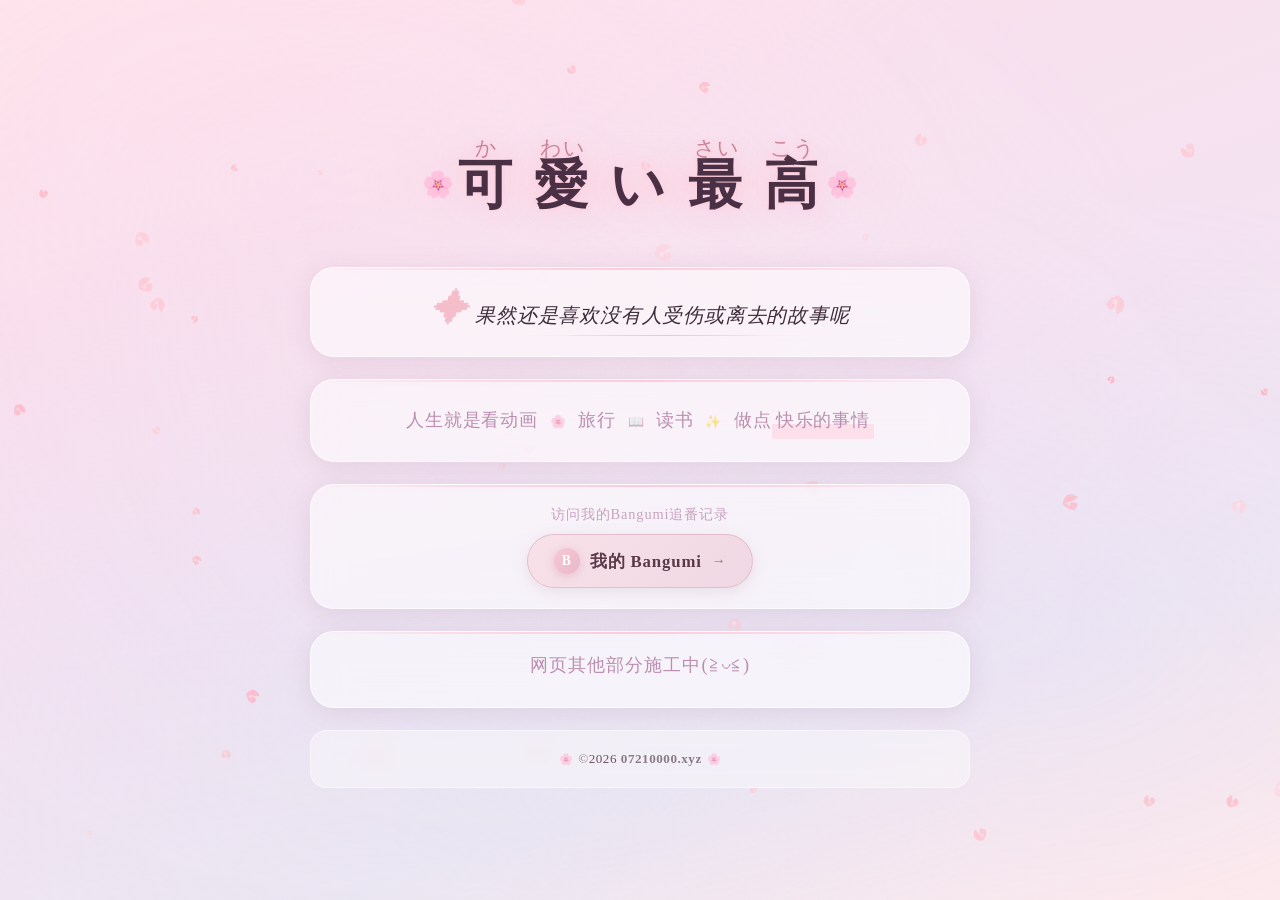
==== index.html @ bbb3d107 "Update index.html" ====
<!DOCTYPE html>
<html lang="zh-CN">
<head>
    <meta charset="UTF-8">
    <meta name="viewport" content="width=device-width, initial-scale=1.0">
    <title>anon的个人主页</title>
    <style>
        :root {
            --sakura-pink: #ffb7c5;
            --sakura-deep: #f08a9e;
            --sakura-light: #ffe0e6;
            --purple-soft: #c9a0dc;
            --purple-deep: #9b7ebd;
            --sky-blue: #b8d4e3;
            --golden: #f0d78c;
            --white-trans: rgba(255, 255, 255, 0.75);
            --white-card: rgba(255, 255, 255, 0.55);
            --text-dark: #3d2c3a;
            --text-medium: #bc8eb0;
            --shadow-soft: 0 8px 32px rgba(180, 140, 160, 0.2);
            --shadow-card: 0 4px 24px rgba(160, 120, 150, 0.18);
            --border-glow: rgba(255, 183, 197, 0.5);
            --radius-lg: 24px;
            --radius-md: 16px;
            --radius-sm: 10px;
            --bg-overlay-gradient: linear-gradient(160deg,
                    rgba(255, 228, 235, 0.5) 0%,
                    rgba(245, 220, 240, 0.45) 25%,
                    rgba(235, 225, 248, 0.45) 50%,
                    rgba(220, 235, 250, 0.4) 75%,
                    rgba(255, 240, 235, 0.45) 100%);
            --bg-radial-1: radial-gradient(ellipse at 20% 20%, rgba(255, 220, 235, 0.35) 0%, transparent 50%);
            --bg-radial-2: radial-gradient(ellipse at 80% 70%, rgba(220, 210, 245, 0.3) 0%, transparent 50%);
            --bg-radial-3: radial-gradient(ellipse at 50% 40%, rgba(255, 245, 235, 0.25) 0%, transparent 60%);
            --bg-radial-4: radial-gradient(ellipse at 30% 75%, rgba(200, 220, 240, 0.3) 0%, transparent 50%);
            --card-bg: rgba(255, 255, 255, 0.55);
            --card-border: rgba(255, 255, 255, 0.6);
            --card-hover-bg: rgba(255, 255, 255, 0.62);
            --card-hover-border: rgba(255, 200, 215, 0.7);
            --card-shine: linear-gradient(90deg,
                    transparent,
                    rgba(255, 200, 215, 0.7) 20%,
                    rgba(255, 180, 200, 0.9) 50%,
                    rgba(255, 200, 215, 0.7) 80%,
                    transparent);
            --title-color: #4a3045;
            --quote-color: #3d2c3a;
            --about-color: #bc8eb0;
            --bangumi-bg: linear-gradient(135deg, #f8e1e8, #f0d8e4);
            --bangumi-color: #5a3a48;
            --bangumi-border: rgba(210, 150, 170, 0.45);
            --footer-bg: rgba(255, 255, 255, 0.4);
            --footer-color: #8a7a84;
        }

        * {
            margin: 0;
            padding: 0;
            box-sizing: border-box;
        }

        html {
            scroll-behavior: smooth;
            height: 100%;
        }

        body {
            min-height: 100%;
            font-family: 'Noto Serif SC', 'Noto Sans SC', 'Source Han Serif CN', 'STSong', 'SimSun',
                'Hiragino Mincho Pro', 'YuMincho', 'MS PMincho', serif;
            display: flex;
            align-items: center;
            justify-content: center;
            position: relative;
            overflow-x: hidden;
            background: url('examples/background.jpg') center/cover no-repeat, #fce4ec;
            background-attachment: fixed;
            padding: 20px;
            -webkit-font-smoothing: antialiased;
            -moz-osx-font-smoothing: grayscale;
        }

        body::before {
            content: '';
            position: fixed;
            inset: 0;
            pointer-events: none;
            z-index: 0;
            background:
                var(--bg-overlay-gradient),
                var(--bg-radial-1),
                var(--bg-radial-2),
                var(--bg-radial-3),
                var(--bg-radial-4);
            backdrop-filter: blur(1px);
            -webkit-backdrop-filter: blur(1px);
        }

        #sakura-canvas {
            position: fixed;
            top: 0;
            left: 0;
            width: 100%;
            height: 100%;
            pointer-events: none;
            z-index: 1;
            opacity: 0.85;
        }

        .main-container {
            position: relative;
            z-index: 2;
            width: 100%;
            max-width: 680px;
            display: flex;
            flex-direction: column;
            gap: 22px;
            padding: 10px;
        }

        .hero-section {
            text-align: center;
            padding: 18px 10px 8px;
            position: relative;
        }

        .hero-decor {
            display: inline-block;
            position: relative;
            padding: 8px 28px;
        }

        .hero-decor::before,
        .hero-decor::after {
            content: '🌸';
            position: absolute;
            top: 50%;
            transform: translateY(-50%);
            font-size: 1.6rem;
            animation: floatPetal 3s ease-in-out infinite;
            opacity: 0.8;
        }
        .hero-decor::before {
            left: -8px;
            animation-delay: 0s;
        }
        .hero-decor::after {
            right: -8px;
            animation-delay: 1.5s;
        }

        @keyframes floatPetal {
            0%,
            100% {
                transform: translateY(-50%) translateY(0px) rotate(0deg);
            }
            25% {
                transform: translateY(-50%) translateY(-8px) rotate(5deg);
            }
            50% {
                transform: translateY(-50%) translateY(-3px) rotate(-3deg);
            }
            75% {
                transform: translateY(-50%) translateY(-10px) rotate(2deg);
            }
        }

        .main-title {
            font-size: clamp(2.4rem, 5.5vw, 3.4rem);
            font-weight: 700;
            letter-spacing: 0.08em;
            color: var(--title-color);
            line-height: 1.6;
            text-shadow: 0 1px 3px rgba(255, 200, 210, 0.5),
                0 0 18px rgba(255, 190, 210, 0.35),
                0 0 40px rgba(240, 180, 200, 0.2);
            position: relative;
            display: inline-block;
        }

        .main-title ruby {
            ruby-align: center;
            ruby-position: over;
        }
        .main-title rt {
            font-size: 0.38em;
            font-weight: 400;
            letter-spacing: 0.04em;
            color: #c47a8f;
            text-shadow: 0 0 6px rgba(255, 180, 200, 0.5);
            font-family: 'Noto Serif SC', 'Hiragino Mincho Pro', 'YuMincho', serif;
            transform: translateY(-0.15em);
            display: ruby-text;
            opacity: 0.9;
        }

        .title-glow {
            position: absolute;
            top: 50%;
            left: 50%;
            transform: translate(-50%, -50%);
            width: 130%;
            height: 70%;
            background: radial-gradient(ellipse, rgba(255, 210, 225, 0.5) 0%, transparent 70%);
            pointer-events: none;
            z-index: -1;
            border-radius: 50%;
            filter: blur(10px);
            animation: glowPulse 4s ease-in-out infinite;
        }
        @keyframes glowPulse {
            0%,
            100% {
                opacity: 0.7;
                transform: translate(-50%, -50%) scale(1);
            }
            50% {
                opacity: 1;
                transform: translate(-50%, -50%) scale(1.12);
            }
        }

        .card {
            background: var(--card-bg);
            border-radius: var(--radius-lg);
            padding: 22px 28px;
            box-shadow: var(--shadow-card);
            border: 1.5px solid var(--card-border);
            backdrop-filter: blur(16px);
            -webkit-backdrop-filter: blur(16px);
            transition: all 0.4s cubic-bezier(0.25, 0.1, 0.25, 1);
            position: relative;
            overflow: hidden;
        }

        .card::before {
            content: '';
            position: absolute;
            top: 0;
            left: 0;
            right: 0;
            height: 1.5px;
            background: var(--card-shine);
            border-radius: 2px;
            opacity: 0.7;
        }

        .card:hover {
            box-shadow: 0 10px 36px rgba(180, 130, 160, 0.28),
                0 0 0 1px rgba(255, 190, 210, 0.35) inset;
            border-color: var(--card-hover-border);
            transform: translateY(-3px);
            background: var(--card-hover-bg);
        }

        @media (prefers-reduced-motion: reduce) {
            .card,
            .bangumi-link,
            .hero-decor::before,
            .hero-decor::after,
            .title-glow,
            .quote-icon,
            .about-separator,
            .footer-decor {
                animation-duration: 0.01ms !important;
                animation-iteration-count: 1 !important;
                transition-duration: 0.01ms !important;
            }
            .card:hover {
                transform: none;
            }
            .bangumi-link:hover {
                transform: none;
            }
        }

        .quote-card {
            text-align: center;
            font-size: clamp(1.05rem, 2.2vw, 1.25rem);
            color: var(--quote-color);
            line-height: 1.9;
            letter-spacing: 0.04em;
            font-style: italic;
            position: relative;
        }

        .quote-icon {
            display: inline-block;
            font-size: 2.4rem;
            color: var(--sakura-deep);
            opacity: 0.5;
            line-height: 1;
            margin-bottom: 4px;
            animation: gentleBounce 2.5s ease-in-out infinite;
        }
        @keyframes gentleBounce {
            0%,
            100% {
                transform: translateY(0);
            }
            30% {
                transform: translateY(-7px);
            }
            60% {
                transform: translateY(-2px);
            }
        }

        .quote-text {
            position: relative;
            display: inline-block;
        }
        .quote-text::after {
            content: '';
            position: absolute;
            bottom: -2px;
            left: 10%;
            width: 80%;
            height: 1px;
            background: linear-gradient(90deg, transparent, rgba(200, 160, 180, 0.5), transparent);
            border-radius: 50%;
        }

        .about-card {
            text-align: center;
            font-size: clamp(1rem, 2vw, 1.15rem);
            color: var(--about-color);
            line-height: 2;
            letter-spacing: 0.05em;
        }
        .about-highlight {
            display: inline-block;
            background: linear-gradient(180deg, transparent 60%, rgba(255, 200, 215, 0.45) 60%);
            padding: 0 4px;
            border-radius: 2px;
            transition: all 0.3s;
        }
        .about-highlight:hover {
            background: linear-gradient(180deg, transparent 55%, rgba(255, 180, 200, 0.6) 55%);
        }
        .about-separator {
            display: inline-block;
            margin: 0 6px;
            color: var(--sakura-deep);
            opacity: 0.6;
            font-size: 0.7em;
            animation: gentleBounce 3s ease-in-out infinite;
            animation-delay: 0.5s;
        }
        .about-separator:nth-child(4) {
            animation-delay: 1s;
        }
        .about-separator:nth-child(6) {
            animation-delay: 1.5s;
        }

        .link-card {
            text-align: center;
            padding: 20px 28px;
        }
        .link-label {
            font-size: 0.9rem;
            color: var(--text-medium);
            letter-spacing: 0.06em;
            margin-bottom: 10px;
            opacity: 0.8;
        }
		.text-label {
            font-size: clamp(1rem, 2vw, 1.15rem);
            color: var(--about-color);
            letter-spacing: 0.06em;
            margin-bottom: 10px;
        }
        .bangumi-link {
            display: inline-flex;
            align-items: center;
            gap: 10px;
            padding: 13px 26px;
            background: var(--bangumi-bg);
            border-radius: 50px;
            text-decoration: none;
            color: var(--bangumi-color);
            font-weight: 600;
            font-size: 1.05rem;
            letter-spacing: 0.05em;
            border: 1.5px solid var(--bangumi-border);
            transition: all 0.35s cubic-bezier(0.25, 0.1, 0.25, 1);
            box-shadow: 0 4px 16px rgba(180, 140, 160, 0.2);
            position: relative;
            overflow: hidden;
            min-height: 48px;
            cursor: pointer;
        }
        .bangumi-link::before {
            content: '';
            position: absolute;
            inset: 0;
            background: linear-gradient(135deg, rgba(255, 255, 255, 0.5), rgba(255, 200, 220, 0.3));
            opacity: 0;
            transition: opacity 0.35s;
            border-radius: 50px;
        }
        .bangumi-link:hover::before {
            opacity: 1;
        }
        .bangumi-link:hover {
            transform: translateY(-2px) scale(1.03);
            box-shadow: 0 8px 28px rgba(180, 130, 160, 0.35);
            border-color: rgba(200, 130, 160, 0.65);
            color: #3d2030;
        }
        .bangumi-link:active {
            transform: scale(0.97);
            transition: all 0.15s;
        }
        .bangumi-link:focus-visible {
            outline: 2px solid var(--sakura-deep);
            outline-offset: 3px;
            border-radius: 50px;
        }
        .bangumi-icon {
            width: 26px;
            height: 26px;
            border-radius: 50%;
            background: linear-gradient(135deg, #f8c8d6, #e8b8c8);
            display: flex;
            align-items: center;
            justify-content: center;
            font-size: 0.85rem;
            color: #fff;
            flex-shrink: 0;
            box-shadow: 0 2px 8px rgba(200, 150, 170, 0.4);
            transition: all 0.35s;
        }
        .bangumi-link:hover .bangumi-icon {
            background: linear-gradient(135deg, #f0a8ba, #d890a5);
            box-shadow: 0 3px 12px rgba(200, 130, 160, 0.55);
        }
        .bangumi-arrow {
            transition: transform 0.35s;
            font-size: 0.85rem;
            opacity: 0.7;
        }
        .bangumi-link:hover .bangumi-arrow {
            transform: translateX(3px);
            opacity: 1;
        }

        .footer-card {
            text-align: center;
            padding: 16px 20px;
            font-size: 0.82rem;
            color: var(--footer-color);
            letter-spacing: 0.04em;
            background: var(--footer-bg);
            border-radius: var(--radius-md);
            border: 1px solid rgba(255, 255, 255, 0.45);
            backdrop-filter: blur(10px);
            -webkit-backdrop-filter: blur(10px);
            line-height: 1.8;
        }
        .footer-decor {
            display: inline-block;
            margin: 0 5px;
            font-size: 0.7rem;
            opacity: 0.6;
            animation: gentleBounce 3.5s ease-in-out infinite;
        }

        #year {
            color: #6b5060;
        }

        #domain {
            font-weight: 900;
        }

        @media (max-width: 600px) {
            .main-container {
                gap: 16px;
                padding: 5px;
            }
            .card {
                padding: 16px 18px;
                border-radius: var(--radius-md);
            }
            .hero-decor::before,
            .hero-decor::after {
                font-size: 1.2rem;
            }
            .hero-decor::before {
                left: -2px;
            }
            .hero-decor::after {
                right: -2px;
            }
            .main-title {
                font-size: 2rem;
            }
            .main-title rt {
                font-size: 0.35em;
            }
            .bangumi-link {
                padding: 10px 20px;
                font-size: 0.95rem;
                gap: 6px;
            }
            .bangumi-icon {
                width: 22px;
                height: 22px;
                font-size: 0.7rem;
            }
            .quote-card {
                font-size: 0.95rem;
                line-height: 1.75;
            }
            .about-card {
                font-size: 0.9rem;
                line-height: 1.8;
            }
            .footer-card {
                font-size: 0.72rem;
                padding: 12px 14px;
            }
        }

        @media (max-width: 380px) {
            .main-title {
                font-size: 1.6rem;
                letter-spacing: 0.04em;
            }
            .main-title rt {
                font-size: 0.32em;
            }
            .card {
                padding: 12px 14px;
                border-radius: 14px;
            }
            .hero-decor::before,
            .hero-decor::after {
                display: none;
            }
            .bangumi-link {
                padding: 8px 16px;
                font-size: 0.85rem;
            }
        }

        @media (prefers-color-scheme: dark) {
            :root {
                --bg-overlay-gradient: linear-gradient(160deg,
                        rgba(40, 25, 35, 0.5) 0%,
                        rgba(35, 25, 40, 0.45) 25%,
                        rgba(30, 28, 42, 0.45) 50%,
                        rgba(25, 30, 38, 0.4) 75%,
                        rgba(35, 25, 32, 0.45) 100%);
                --bg-radial-1: radial-gradient(ellipse at 20% 20%, rgba(180, 130, 150, 0.25) 0%, transparent 50%);
                --bg-radial-2: radial-gradient(ellipse at 80% 70%, rgba(140, 130, 170, 0.25) 0%, transparent 50%);
                --bg-radial-3: radial-gradient(ellipse at 50% 40%, rgba(160, 140, 150, 0.2) 0%, transparent 60%);
                --bg-radial-4: radial-gradient(ellipse at 30% 75%, rgba(130, 140, 160, 0.2) 0%, transparent 50%);
                --card-bg: rgba(30, 22, 28, 0.55);
                --card-border: rgba(255, 255, 255, 0.1);
                --card-hover-bg: rgba(35, 26, 32, 0.62);
                --card-hover-border: rgba(220, 170, 190, 0.35);
                --card-shine: linear-gradient(90deg,
                        transparent,
                        rgba(200, 150, 170, 0.4) 20%,
                        rgba(210, 160, 180, 0.55) 50%,
                        rgba(200, 150, 170, 0.4) 80%,
                        transparent);
                --title-color: #f0dde5;
                --quote-color: #d8ccd4;
                --about-color: #d8ccd4;
                --bangumi-bg: linear-gradient(135deg, #3a2530, #30202a);
                --bangumi-color: #e8d4dc;
                --bangumi-border: rgba(180, 140, 155, 0.35);
                --footer-bg: rgba(25, 18, 22, 0.4);
                --footer-color: #b0a0a8;
            }

            body {
                background-color: #2a1a24;
            }

            body::before {
                backdrop-filter: blur(1.5px);
                -webkit-backdrop-filter: blur(1.5px);
            }

            .main-title {
                text-shadow: 0 1px 3px rgba(200, 150, 170, 0.4), 0 0 18px rgba(200, 150, 170, 0.25);
            }
            .main-title rt {
                color: #d4a0b0;
            }
            .card:hover {
                box-shadow: 0 10px 36px rgba(180, 130, 160, 0.28),
                    0 0 0 1px rgba(220, 170, 190, 0.25) inset;
            }
            .bangumi-link:hover {
                background: linear-gradient(135deg, #422a35, #38262f);
                color: #f5e5ec;
                box-shadow: 0 8px 28px rgba(180, 130, 160, 0.35);
                border-color: rgba(200, 130, 160, 0.55);
            }
            .bangumi-link:focus-visible {
                outline-color: #d4a0b0;
            }
            #year {
                color: #c0a8b4;
            }
        }
    </style>
</head>
<body>
    <canvas id="sakura-canvas" aria-hidden="true"></canvas>

    <main class="main-container">
        <section class="hero-section" aria-label="页面标题">
            <div class="hero-decor">
                <div class="title-glow" aria-hidden="true"></div>
                <h1 class="main-title">
                    <ruby>可<rt>か</rt></ruby>
                    <ruby>愛<rt>わい</rt></ruby>
                    <ruby>い</ruby>
                    <ruby>最<rt>さい</rt></ruby>
                    <ruby>高<rt>こう</rt></ruby>
                </h1>
            </div>
        </section>

        <div class="card quote-card">
            <div class="quote-icon" aria-hidden="true">✦</div>
            <p class="quote-text">果然还是喜欢没有人受伤或离去的故事呢</p>
        </div>

        <div class="card about-card">
            <p>
                人生就是看动画
                <span class="about-separator" aria-hidden="true">🌸</span> 旅行
                <span class="about-separator" aria-hidden="true">📖</span> 读书
                <span class="about-separator" aria-hidden="true">✨</span> 做点<span class="about-highlight">快乐的事情</span>
            </p>
        </div>

        <div class="card link-card">
            <p class="link-label">访问我的Bangumi追番记录</p>
            <a href="https://bangumi.tv/user/anontokyo"
            class="bangumi-link"
            target="_blank"
            rel="noopener noreferrer"
            aria-label="访问我的Bangumi主页（在新标签页中打开）">
            <span class="bangumi-icon" aria-hidden="true">B</span>
            <span>我的 Bangumi</span>
            <span class="bangumi-arrow" aria-hidden="true">→</span>
        </a>
    </div>

        <div class="card link-card">
            <p class="text-label">网页其他部分施工中(≧◡≦)</p>
        </a>
    </div>

    <footer class="footer-card">
        <span class="footer-decor" aria-hidden="true">🌸</span>&copy;<span id="year"></span>&nbsp;<span id="domain">07210000.xyz</span><span class="footer-decor" aria-hidden="true">🌸</span>
    </footer>
</main>

<script>
    (function() {
        const yearEl = document.getElementById('year');
        if (yearEl) {
            yearEl.textContent = new Date().getFullYear();
        }

        const canvas = document.getElementById('sakura-canvas');
        if (!canvas) return;
        const ctx = canvas.getContext('2d');
        let width, height;
        const petals = [];
        const maxPetals = 55;

        const petalColors = [
            'rgba(255, 183, 197, 0.8)', 'rgba(255, 200, 210, 0.75)',
            'rgba(255, 170, 188, 0.78)', 'rgba(255, 190, 200, 0.72)',
            'rgba(255, 210, 220, 0.7)', 'rgba(255, 178, 192, 0.76)',
            'rgba(250, 185, 195, 0.74)', 'rgba(255, 195, 205, 0.77)'
        ];

        function resize() {
            width = window.innerWidth;
            height = window.innerHeight;
            canvas.width = width;
            canvas.height = height;
        }

        class SakuraPetal {
            constructor(randomY = true) {
                this.reset(randomY);
            }

            reset(randomY = true) {
                this.x = Math.random() * width * 1.1 - width * 0.05;
                this.y = randomY
                    ? Math.random() * height * 1.1 - height * 0.05
                    : -30 - Math.random() * 60;
                this.size = 6 + Math.random() * 14;
                this.color = petalColors[Math.floor(Math.random() * petalColors.length)];
                this.speedY = 0.4 + Math.random() * 1.6;
                this.speedX = -0.3 + Math.random() * 0.6;
                this.rotation = Math.random() * Math.PI * 2;
                this.rotationSpeed = (Math.random() - 0.5) * 0.03;
                this.waveAmp = 0.3 + Math.random() * 1.2;
                this.waveFreq = 0.01 + Math.random() * 0.03;
                this.waveOffset = Math.random() * Math.PI * 2;
                this.opacityVar = 0.85 + Math.random() * 0.15;
                this.time = Math.random() * 1000;
            }

            update() {
                this.time += 1;
                this.y += this.speedY;
                this.x += this.speedX + Math.sin(this.time * this.waveFreq + this.waveOffset) * this.waveAmp;
                this.rotation += this.rotationSpeed;

                if (this.y > height + 40 || this.x < -60 || this.x > width + 60) {
                    this.reset(false);
                    this.y = -30 - Math.random() * 50;
                }
                if (this.y < -100 && this.speedY < 0) {
                    this.y = height + 30;
                }
            }

            draw(ctx) {
                ctx.save();
                ctx.translate(this.x, this.y);
                ctx.rotate(this.rotation);
                ctx.globalAlpha = this.opacityVar;

                const s = this.size;
                const w = s * 0.55;
                const h = s;

                ctx.beginPath();
                ctx.moveTo(0, -h * 0.45);
                ctx.bezierCurveTo(w * 0.9, -h * 0.25, w * 0.95, h * 0.15, w * 0.35, h * 0.45);
                ctx.bezierCurveTo(w * 0.15, h * 0.55, 0, h * 0.2, 0, -h * 0.45);
                ctx.bezierCurveTo(-w * 0.15, h * 0.55, -w * 0.35, h * 0.45, -w * 0.95, h * 0.15);
                ctx.bezierCurveTo(-w * 0.9, -h * 0.25, 0, -h * 0.45, 0, -h * 0.45);
                ctx.closePath();

                const grad = ctx.createRadialGradient(0, -h * 0.05, s * 0.05, 0, h * 0.1, s * 0.75);
                grad.addColorStop(0, this.color.replace(/[\d.]+\)$/, '0.95)'));
                grad.addColorStop(0.5, this.color);
                grad.addColorStop(1, this.color.replace(/[\d.]+\)$/, '0.35)'));
                ctx.fillStyle = grad;
                ctx.fill();

                ctx.strokeStyle = this.color.replace(/[\d.]+\)$/, '0.45)');
                ctx.lineWidth = 0.4;
                ctx.beginPath();
                ctx.moveTo(0, -h * 0.4);
                ctx.lineTo(0, h * 0.25);
                ctx.stroke();

                ctx.fillStyle = 'rgba(255,255,255,0.35)';
                ctx.beginPath();
                ctx.arc(-w * 0.2, -h * 0.1, s * 0.12, 0, Math.PI * 2);
                ctx.fill();

                ctx.restore();
            }
        }

        function initPetals() {
            petals.length = 0;
            for (let i = 0; i < maxPetals; i++) {
                petals.push(new SakuraPetal(true));
            }
        }

        function animate() {
            ctx.clearRect(0, 0, width, height);
            for (let i = 0; i < petals.length; i++) {
                petals[i].update();
                petals[i].draw(ctx);
            }
            requestAnimationFrame(animate);
        }

        resize();
        initPetals();
        animate();

        window.addEventListener('resize', resize);
    })();
</script>
</body>
</html>
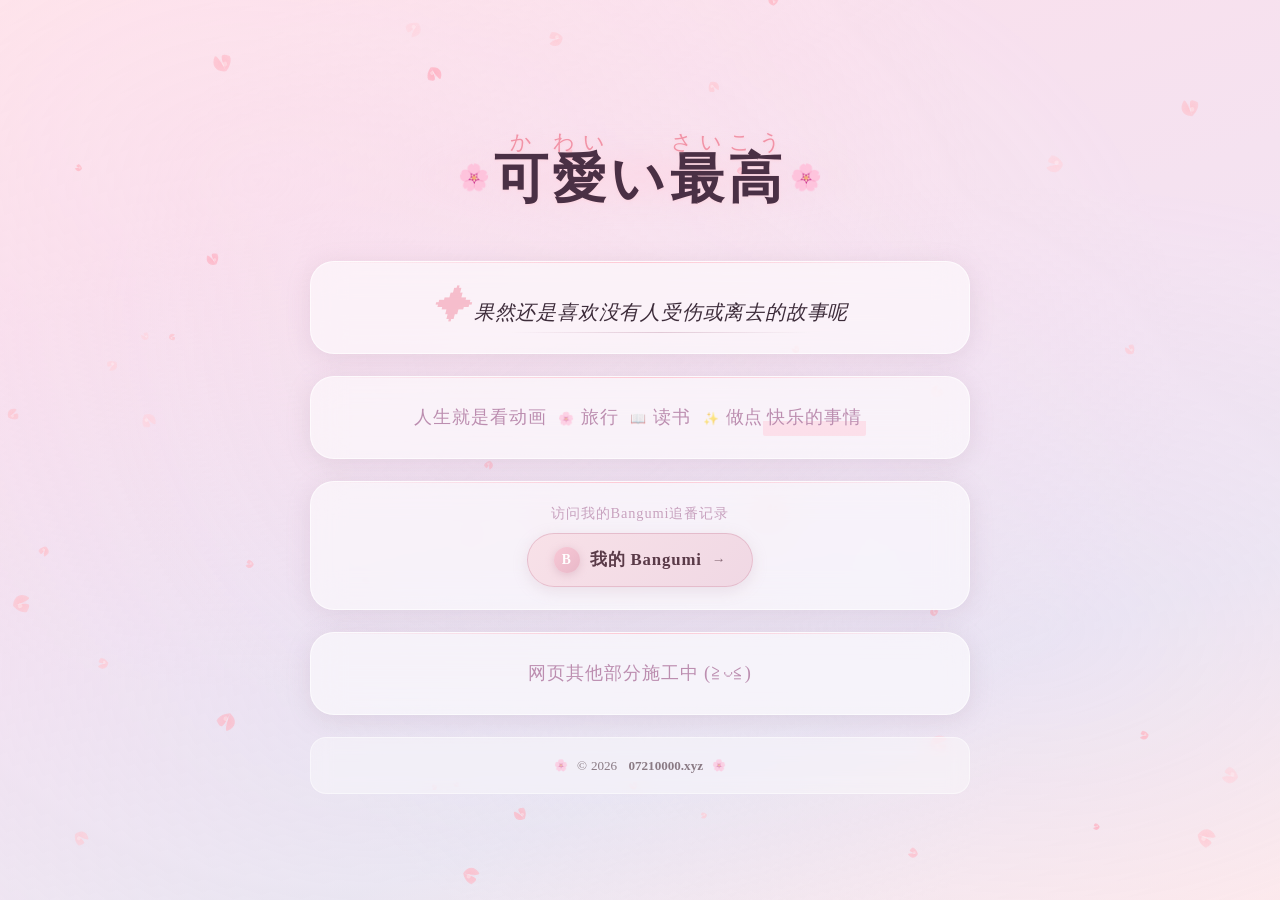
==== commit 5ffc40ec: "Refactor index.html" ====
--- a/index.html
+++ b/index.html
@@ -4,102 +4,132 @@
     <meta charset="UTF-8">
     <meta name="viewport" content="width=device-width, initial-scale=1.0">
     <title>anon的个人主页</title>
+    <meta name="description" content="anon的个人主页 - 人生就是看动画、旅行、读书，做点快乐的事情">
     <style>
         :root {
-            --sakura-pink: #ffb7c5;
-            --sakura-deep: #f08a9e;
-            --sakura-light: #ffe0e6;
-            --purple-soft: #c9a0dc;
-            --purple-deep: #9b7ebd;
-            --sky-blue: #b8d4e3;
-            --golden: #f0d78c;
-            --white-trans: rgba(255, 255, 255, 0.75);
-            --white-card: rgba(255, 255, 255, 0.55);
-            --text-dark: #3d2c3a;
-            --text-medium: #bc8eb0;
-            --shadow-soft: 0 8px 32px rgba(180, 140, 160, 0.2);
-            --shadow-card: 0 4px 24px rgba(160, 120, 150, 0.18);
-            --border-glow: rgba(255, 183, 197, 0.5);
-            --radius-lg: 24px;
-            --radius-md: 16px;
-            --radius-sm: 10px;
-            --bg-overlay-gradient: linear-gradient(160deg,
-                    rgba(255, 228, 235, 0.5) 0%,
-                    rgba(245, 220, 240, 0.45) 25%,
-                    rgba(235, 225, 248, 0.45) 50%,
-                    rgba(220, 235, 250, 0.4) 75%,
-                    rgba(255, 240, 235, 0.45) 100%);
-            --bg-radial-1: radial-gradient(ellipse at 20% 20%, rgba(255, 220, 235, 0.35) 0%, transparent 50%);
-            --bg-radial-2: radial-gradient(ellipse at 80% 70%, rgba(220, 210, 245, 0.3) 0%, transparent 50%);
-            --bg-radial-3: radial-gradient(ellipse at 50% 40%, rgba(255, 245, 235, 0.25) 0%, transparent 60%);
-            --bg-radial-4: radial-gradient(ellipse at 30% 75%, rgba(200, 220, 240, 0.3) 0%, transparent 50%);
+            /* basic color */
+            --color-primary: #ffb7c5;
+            --color-primary-deep: #f08a9e;
+            --color-secondary: #c9a0dc;
+            --color-accent: #f0d78c;
+            
+            /* light mode */
+            --bg-body: #fce4ec;
+            --text-heading: #4a3045;
+            --text-body: #3d2c3a;
+            --text-muted: #bc8eb0;
+            --text-footer: #8a7a84;
+            
+            /* component colors */
             --card-bg: rgba(255, 255, 255, 0.55);
             --card-border: rgba(255, 255, 255, 0.6);
             --card-hover-bg: rgba(255, 255, 255, 0.62);
             --card-hover-border: rgba(255, 200, 215, 0.7);
-            --card-shine: linear-gradient(90deg,
-                    transparent,
-                    rgba(255, 200, 215, 0.7) 20%,
-                    rgba(255, 180, 200, 0.9) 50%,
-                    rgba(255, 200, 215, 0.7) 80%,
-                    transparent);
-            --title-color: #4a3045;
-            --quote-color: #3d2c3a;
-            --about-color: #bc8eb0;
-            --bangumi-bg: linear-gradient(135deg, #f8e1e8, #f0d8e4);
-            --bangumi-color: #5a3a48;
-            --bangumi-border: rgba(210, 150, 170, 0.45);
-            --footer-bg: rgba(255, 255, 255, 0.4);
-            --footer-color: #8a7a84;
-        }
-
-        * {
-            margin: 0;
-            padding: 0;
-            box-sizing: border-box;
-        }
-
-        html {
-            scroll-behavior: smooth;
-            height: 100%;
-        }
-
+            --btn-bg: linear-gradient(135deg, #f8e1e8, #f0d8e4);
+            --btn-text: #5a3a48;
+            --btn-border: rgba(210, 150, 170, 0.45);
+            --btn-icon-bg: linear-gradient(135deg, #f8c8d6, #e8b8c8);
+            
+            /* decorations effects */
+            --shadow-card: 0 4px 24px rgba(160, 120, 150, 0.18);
+            --shadow-card-hover: 0 10px 36px rgba(180, 130, 160, 0.28);
+            --glow-title: radial-gradient(ellipse, rgba(255, 210, 225, 0.5) 0%, transparent 70%);
+            --highlight-bg: linear-gradient(180deg, transparent 60%, rgba(255, 200, 215, 0.45) 60%);
+            
+            /* layout, sizing */
+            --radius-lg: 24px;
+            --radius-md: 16px;
+            --radius-pill: 50px;
+            --space-container: 22px;
+            --space-card-inner: 22px 28px;
+            
+            /* background compositing layer */
+            --bg-overlay: linear-gradient(160deg,
+                rgba(255, 228, 235, 0.5) 0%,
+                rgba(245, 220, 240, 0.45) 25%,
+                rgba(235, 225, 248, 0.45) 50%,
+                rgba(220, 235, 250, 0.4) 75%,
+                rgba(255, 240, 235, 0.45) 100%);
+            --bg-radials: 
+                radial-gradient(ellipse at 20% 20%, rgba(255, 220, 235, 0.35) 0%, transparent 50%),
+                radial-gradient(ellipse at 80% 70%, rgba(220, 210, 245, 0.3) 0%, transparent 50%),
+                radial-gradient(ellipse at 50% 40%, rgba(255, 245, 235, 0.25) 0%, transparent 60%),
+                radial-gradient(ellipse at 30% 75%, rgba(200, 220, 240, 0.3) 0%, transparent 50%);
+        }
+
+        /* dark mode overrides */
+        @media (prefers-color-scheme: dark) {
+            :root {
+                --bg-body: #2a1a24;
+                --text-heading: #f0dde5;
+                --text-body: #d8ccd4;
+                --text-muted: #d8ccd4;
+                --text-footer: #b0a0a8;
+                
+                --card-bg: rgba(30, 22, 28, 0.55);
+                --card-border: rgba(255, 255, 255, 0.1);
+                --card-hover-bg: rgba(35, 26, 32, 0.62);
+                --card-hover-border: rgba(220, 170, 190, 0.35);
+                --btn-bg: linear-gradient(135deg, #3a2530, #30202a);
+                --btn-text: #e8d4dc;
+                --btn-border: rgba(180, 140, 155, 0.35);
+                --btn-icon-bg: linear-gradient(135deg, #f0a8ba, #d890a5);
+                
+                --shadow-card: 0 4px 24px rgba(0, 0, 0, 0.2);
+                --shadow-card-hover: 0 10px 36px rgba(180, 130, 160, 0.28);
+                --glow-title: radial-gradient(ellipse, rgba(200, 150, 170, 0.25) 0%, transparent 70%);
+                --highlight-bg: linear-gradient(180deg, transparent 60%, rgba(200, 150, 170, 0.3) 60%);
+                
+                --bg-overlay: linear-gradient(160deg,
+                    rgba(40, 25, 35, 0.5) 0%,
+                    rgba(35, 25, 40, 0.45) 25%,
+                    rgba(30, 28, 42, 0.45) 50%,
+                    rgba(25, 30, 38, 0.4) 75%,
+                    rgba(35, 25, 32, 0.45) 100%);
+                --bg-radials: 
+                    radial-gradient(ellipse at 20% 20%, rgba(180, 130, 150, 0.25) 0%, transparent 50%),
+                    radial-gradient(ellipse at 80% 70%, rgba(140, 130, 170, 0.25) 0%, transparent 50%),
+                    radial-gradient(ellipse at 50% 40%, rgba(160, 140, 150, 0.2) 0%, transparent 60%),
+                    radial-gradient(ellipse at 30% 75%, rgba(130, 140, 160, 0.2) 0%, transparent 50%);
+            }
+        }
+
+        /* base styles */
+        *, *::before, *::after { margin: 0; padding: 0; box-sizing: border-box; }
+        
+        html { scroll-behavior: smooth; height: 100%; }
+        
         body {
             min-height: 100%;
-            font-family: 'Noto Serif SC', 'Noto Sans SC', 'Source Han Serif CN', 'STSong', 'SimSun',
-                'Hiragino Mincho Pro', 'YuMincho', 'MS PMincho', serif;
+            font-family: 'Noto Serif SC', 'Source Han Serif CN', serif;
             display: flex;
             align-items: center;
             justify-content: center;
             position: relative;
             overflow-x: hidden;
-            background: url('examples/background.jpg') center/cover no-repeat, #fce4ec;
+            background: url('examples/background.jpg') center/cover no-repeat, var(--bg-body);
             background-attachment: fixed;
             padding: 20px;
+            color: var(--text-body);
             -webkit-font-smoothing: antialiased;
-            -moz-osx-font-smoothing: grayscale;
-        }
-
+        }
+
+        /* background overlay */
         body::before {
             content: '';
             position: fixed;
             inset: 0;
             pointer-events: none;
             z-index: 0;
-            background:
-                var(--bg-overlay-gradient),
-                var(--bg-radial-1),
-                var(--bg-radial-2),
-                var(--bg-radial-3),
-                var(--bg-radial-4);
+            background: var(--bg-overlay), var(--bg-radials);
             backdrop-filter: blur(1px);
             -webkit-backdrop-filter: blur(1px);
         }
 
+        /* canvas */
         #sakura-canvas {
             position: fixed;
-            top: 0;
-            left: 0;
+            inset: 0;
             width: 100%;
             height: 100%;
             pointer-events: none;
@@ -107,6 +137,7 @@
             opacity: 0.85;
         }
 
+        /* layout */
         .main-container {
             position: relative;
             z-index: 2;
@@ -114,24 +145,51 @@
             max-width: 680px;
             display: flex;
             flex-direction: column;
-            gap: 22px;
+            gap: var(--space-container);
             padding: 10px;
         }
 
-        .hero-section {
+        /* card */
+        .card {
+            background: var(--card-bg);
+            border-radius: var(--radius-lg);
+            padding: var(--space-card-inner);
+            box-shadow: var(--shadow-card);
+            border: 1.5px solid var(--card-border);
+            backdrop-filter: blur(16px);
+            -webkit-backdrop-filter: blur(16px);
+            transition: all 0.4s cubic-bezier(0.25, 0.1, 0.25, 1);
+            position: relative;
+            overflow: hidden;
             text-align: center;
-            padding: 18px 10px 8px;
-            position: relative;
-        }
-
+        }
+
+        .card::before {
+            content: '';
+            position: absolute;
+            top: 0; left: 0; right: 0;
+            height: 1.5px;
+            background: linear-gradient(90deg, transparent, var(--color-primary) 50%, transparent);
+            opacity: 0.7;
+        }
+
+        .card:hover {
+            box-shadow: var(--shadow-card-hover);
+            border-color: var(--card-hover-border);
+            transform: translateY(-3px);
+            background: var(--card-hover-bg);
+        }
+
+        /* hero area */
+        .hero-section { padding: 18px 10px 8px; position: relative; text-align: center; }
+        
         .hero-decor {
             display: inline-block;
             position: relative;
             padding: 8px 28px;
         }
 
-        .hero-decor::before,
-        .hero-decor::after {
+        .hero-decor::before, .hero-decor::after {
             content: '🌸';
             position: absolute;
             top: 50%;
@@ -140,250 +198,116 @@
             animation: floatPetal 3s ease-in-out infinite;
             opacity: 0.8;
         }
-        .hero-decor::before {
-            left: -8px;
-            animation-delay: 0s;
-        }
-        .hero-decor::after {
-            right: -8px;
-            animation-delay: 1.5s;
-        }
-
-        @keyframes floatPetal {
-            0%,
-            100% {
-                transform: translateY(-50%) translateY(0px) rotate(0deg);
-            }
-            25% {
-                transform: translateY(-50%) translateY(-8px) rotate(5deg);
-            }
-            50% {
-                transform: translateY(-50%) translateY(-3px) rotate(-3deg);
-            }
-            75% {
-                transform: translateY(-50%) translateY(-10px) rotate(2deg);
-            }
-        }
+        .hero-decor::before { left: -8px; }
+        .hero-decor::after { right: -8px; animation-delay: 1.5s; }
 
         .main-title {
             font-size: clamp(2.4rem, 5.5vw, 3.4rem);
             font-weight: 700;
             letter-spacing: 0.08em;
-            color: var(--title-color);
+            color: var(--text-heading);
             line-height: 1.6;
-            text-shadow: 0 1px 3px rgba(255, 200, 210, 0.5),
-                0 0 18px rgba(255, 190, 210, 0.35),
-                0 0 40px rgba(240, 180, 200, 0.2);
+            text-shadow: 0 1px 3px rgba(255, 200, 210, 0.5);
             position: relative;
             display: inline-block;
         }
 
-        .main-title ruby {
-            ruby-align: center;
-            ruby-position: over;
-        }
-        .main-title rt {
-            font-size: 0.38em;
-            font-weight: 400;
-            letter-spacing: 0.04em;
-            color: #c47a8f;
-            text-shadow: 0 0 6px rgba(255, 180, 200, 0.5);
-            font-family: 'Noto Serif SC', 'Hiragino Mincho Pro', 'YuMincho', serif;
-            transform: translateY(-0.15em);
-            display: ruby-text;
-            opacity: 0.9;
-        }
-
         .title-glow {
             position: absolute;
-            top: 50%;
-            left: 50%;
+            top: 50%; left: 50%;
             transform: translate(-50%, -50%);
-            width: 130%;
-            height: 70%;
-            background: radial-gradient(ellipse, rgba(255, 210, 225, 0.5) 0%, transparent 70%);
+            width: 130%; height: 70%;
+            background: var(--glow-title);
             pointer-events: none;
             z-index: -1;
             border-radius: 50%;
             filter: blur(10px);
             animation: glowPulse 4s ease-in-out infinite;
         }
-        @keyframes glowPulse {
-            0%,
-            100% {
-                opacity: 0.7;
-                transform: translate(-50%, -50%) scale(1);
-            }
-            50% {
-                opacity: 1;
-                transform: translate(-50%, -50%) scale(1.12);
-            }
-        }
-
-        .card {
-            background: var(--card-bg);
-            border-radius: var(--radius-lg);
-            padding: 22px 28px;
-            box-shadow: var(--shadow-card);
-            border: 1.5px solid var(--card-border);
-            backdrop-filter: blur(16px);
-            -webkit-backdrop-filter: blur(16px);
-            transition: all 0.4s cubic-bezier(0.25, 0.1, 0.25, 1);
-            position: relative;
-            overflow: hidden;
-        }
-
-        .card::before {
-            content: '';
-            position: absolute;
-            top: 0;
-            left: 0;
-            right: 0;
-            height: 1.5px;
-            background: var(--card-shine);
-            border-radius: 2px;
-            opacity: 0.7;
-        }
-
-        .card:hover {
-            box-shadow: 0 10px 36px rgba(180, 130, 160, 0.28),
-                0 0 0 1px rgba(255, 190, 210, 0.35) inset;
-            border-color: var(--card-hover-border);
-            transform: translateY(-3px);
-            background: var(--card-hover-bg);
-        }
-
-        @media (prefers-reduced-motion: reduce) {
-            .card,
-            .bangumi-link,
-            .hero-decor::before,
-            .hero-decor::after,
-            .title-glow,
-            .quote-icon,
-            .about-separator,
-            .footer-decor {
-                animation-duration: 0.01ms !important;
-                animation-iteration-count: 1 !important;
-                transition-duration: 0.01ms !important;
-            }
-            .card:hover {
-                transform: none;
-            }
-            .bangumi-link:hover {
-                transform: none;
-            }
-        }
-
-        .quote-card {
-            text-align: center;
+
+        .main-title rt {
+            font-size: 0.38em;
+            font-weight: 400;
+            color: var(--color-primary-deep);
+            opacity: 0.9;
+            transform: translateY(-0.15em);
+        }
+
+        /* quote text */
+        .quote-text {
             font-size: clamp(1.05rem, 2.2vw, 1.25rem);
-            color: var(--quote-color);
             line-height: 1.9;
             letter-spacing: 0.04em;
             font-style: italic;
             position: relative;
-        }
-
+            display: inline-block;
+        }
+        .quote-text::after {
+            content: '';
+            position: absolute;
+            bottom: -2px; left: 10%;
+            width: 80%; height: 1px;
+            background: linear-gradient(90deg, transparent, rgba(200, 160, 180, 0.5), transparent);
+        }
         .quote-icon {
             display: inline-block;
             font-size: 2.4rem;
-            color: var(--sakura-deep);
+            font-style: italic;
+            color: var(--color-primary-deep);
             opacity: 0.5;
-            line-height: 1;
-            margin-bottom: 4px;
             animation: gentleBounce 2.5s ease-in-out infinite;
         }
-        @keyframes gentleBounce {
-            0%,
-            100% {
-                transform: translateY(0);
-            }
-            30% {
-                transform: translateY(-7px);
-            }
-            60% {
-                transform: translateY(-2px);
-            }
-        }
-
-        .quote-text {
-            position: relative;
-            display: inline-block;
-        }
-        .quote-text::after {
-            content: '';
-            position: absolute;
-            bottom: -2px;
-            left: 10%;
-            width: 80%;
-            height: 1px;
-            background: linear-gradient(90deg, transparent, rgba(200, 160, 180, 0.5), transparent);
-            border-radius: 50%;
-        }
-
-        .about-card {
-            text-align: center;
+
+        /* about */
+        .about-text {
             font-size: clamp(1rem, 2vw, 1.15rem);
-            color: var(--about-color);
+            color: var(--text-muted);
             line-height: 2;
             letter-spacing: 0.05em;
         }
-        .about-highlight {
+        .highlight {
             display: inline-block;
-            background: linear-gradient(180deg, transparent 60%, rgba(255, 200, 215, 0.45) 60%);
+            background: var(--highlight-bg);
             padding: 0 4px;
             border-radius: 2px;
-            transition: all 0.3s;
-        }
-        .about-highlight:hover {
-            background: linear-gradient(180deg, transparent 55%, rgba(255, 180, 200, 0.6) 55%);
-        }
-        .about-separator {
+            transition: background 0.3s;
+        }
+        .highlight:hover { background: linear-gradient(180deg, transparent 55%, rgba(255, 180, 200, 0.6) 55%); }
+        
+        .separator {
             display: inline-block;
             margin: 0 6px;
-            color: var(--sakura-deep);
+            color: var(--color-primary-deep);
             opacity: 0.6;
             font-size: 0.7em;
             animation: gentleBounce 3s ease-in-out infinite;
-            animation-delay: 0.5s;
-        }
-        .about-separator:nth-child(4) {
-            animation-delay: 1s;
-        }
-        .about-separator:nth-child(6) {
-            animation-delay: 1.5s;
-        }
-
-        .link-card {
-            text-align: center;
-            padding: 20px 28px;
-        }
+        }
+        .separator:nth-child(2) { animation-delay: 0.5s; }
+        .separator:nth-child(4) { animation-delay: 1s; }
+        .separator:nth-child(6) { animation-delay: 1.5s; }
+
+        /* botton, link */
         .link-label {
             font-size: 0.9rem;
-            color: var(--text-medium);
+            color: var(--text-muted);
             letter-spacing: 0.06em;
             margin-bottom: 10px;
             opacity: 0.8;
         }
-		.text-label {
-            font-size: clamp(1rem, 2vw, 1.15rem);
-            color: var(--about-color);
-            letter-spacing: 0.06em;
-            margin-bottom: 10px;
-        }
-        .bangumi-link {
+
+        .btn-primary {
             display: inline-flex;
             align-items: center;
             gap: 10px;
             padding: 13px 26px;
-            background: var(--bangumi-bg);
-            border-radius: 50px;
+            background: var(--btn-bg);
+            border-radius: var(--radius-pill);
             text-decoration: none;
-            color: var(--bangumi-color);
+            color: var(--btn-text);
             font-weight: 600;
             font-size: 1.05rem;
             letter-spacing: 0.05em;
-            border: 1.5px solid var(--bangumi-border);
+            border: 1.5px solid var(--btn-border);
             transition: all 0.35s cubic-bezier(0.25, 0.1, 0.25, 1);
             box-shadow: 0 4px 16px rgba(180, 140, 160, 0.2);
             position: relative;
@@ -391,38 +315,22 @@
             min-height: 48px;
             cursor: pointer;
         }
-        .bangumi-link::before {
-            content: '';
-            position: absolute;
-            inset: 0;
-            background: linear-gradient(135deg, rgba(255, 255, 255, 0.5), rgba(255, 200, 220, 0.3));
-            opacity: 0;
-            transition: opacity 0.35s;
-            border-radius: 50px;
-        }
-        .bangumi-link:hover::before {
-            opacity: 1;
-        }
-        .bangumi-link:hover {
+
+        .btn-primary:hover {
             transform: translateY(-2px) scale(1.03);
             box-shadow: 0 8px 28px rgba(180, 130, 160, 0.35);
-            border-color: rgba(200, 130, 160, 0.65);
-            color: #3d2030;
-        }
-        .bangumi-link:active {
-            transform: scale(0.97);
-            transition: all 0.15s;
-        }
-        .bangumi-link:focus-visible {
-            outline: 2px solid var(--sakura-deep);
+            border-color: var(--card-hover-border);
+        }
+        .btn-primary:active { transform: scale(0.97); transition: all 0.15s; }
+        .btn-primary:focus-visible {
+            outline: 2px solid var(--color-primary-deep);
             outline-offset: 3px;
-            border-radius: 50px;
-        }
-        .bangumi-icon {
-            width: 26px;
-            height: 26px;
+        }
+
+        .btn-icon {
+            width: 26px; height: 26px;
             border-radius: 50%;
-            background: linear-gradient(135deg, #f8c8d6, #e8b8c8);
+            background: var(--btn-icon-bg);
             display: flex;
             align-items: center;
             justify-content: center;
@@ -432,32 +340,34 @@
             box-shadow: 0 2px 8px rgba(200, 150, 170, 0.4);
             transition: all 0.35s;
         }
-        .bangumi-link:hover .bangumi-icon {
-            background: linear-gradient(135deg, #f0a8ba, #d890a5);
+        .btn-primary:hover .btn-icon {
             box-shadow: 0 3px 12px rgba(200, 130, 160, 0.55);
         }
-        .bangumi-arrow {
+        .btn-arrow {
             transition: transform 0.35s;
             font-size: 0.85rem;
             opacity: 0.7;
         }
-        .bangumi-link:hover .bangumi-arrow {
-            transform: translateX(3px);
-            opacity: 1;
-        }
-
+        .btn-primary:hover .btn-arrow { transform: translateX(3px); opacity: 1; }
+
+        /* footer */
         .footer-card {
-            text-align: center;
+            display: flex;
+            justify-content: center;
+            align-items: center;
+            flex-wrap: wrap;
+            gap: 4px;
             padding: 16px 20px;
             font-size: 0.82rem;
-            color: var(--footer-color);
-            letter-spacing: 0.04em;
-            background: var(--footer-bg);
+            color: var(--text-footer);
+            background: rgba(255, 255, 255, 0.4);
             border-radius: var(--radius-md);
             border: 1px solid rgba(255, 255, 255, 0.45);
             backdrop-filter: blur(10px);
-            -webkit-backdrop-filter: blur(10px);
             line-height: 1.8;
+        }
+        @media (prefers-color-scheme: dark) {
+            .footer-card { background: rgba(25, 18, 22, 0.4); border-color: rgba(255,255,255,0.08); }
         }
         .footer-decor {
             display: inline-block;
@@ -466,149 +376,56 @@
             opacity: 0.6;
             animation: gentleBounce 3.5s ease-in-out infinite;
         }
-
-        #year {
-            color: #6b5060;
-        }
-
-        #domain {
-            font-weight: 900;
-        }
-
+        #domain { font-weight: 900; }
+
+        /* animations accessibility */
+        @keyframes floatPetal {
+            0%, 100% { transform: translateY(-50%) translateY(0px) rotate(0deg); }
+            25% { transform: translateY(-50%) translateY(-8px) rotate(5deg); }
+            50% { transform: translateY(-50%) translateY(-3px) rotate(-3deg); }
+            75% { transform: translateY(-50%) translateY(-10px) rotate(2deg); }
+        }
+        @keyframes glowPulse {
+            0%, 100% { opacity: 0.7; transform: translate(-50%, -50%) scale(1); }
+            50% { opacity: 1; transform: translate(-50%, -50%) scale(1.12); }
+        }
+        @keyframes gentleBounce {
+            0%, 100% { transform: translateY(0); }
+            30% { transform: translateY(-7px); }
+            60% { transform: translateY(-2px); }
+        }
+
+        @media (prefers-reduced-motion: reduce) {
+            *, *::before, *::after {
+                animation-duration: 0.01ms !important;
+                animation-iteration-count: 1 !important;
+                transition-duration: 0.01ms !important;
+            }
+            .card:hover, .btn-primary:hover { transform: none; }
+        }
+
+        /* responsive breakpoints */
         @media (max-width: 600px) {
-            .main-container {
-                gap: 16px;
-                padding: 5px;
-            }
-            .card {
-                padding: 16px 18px;
-                border-radius: var(--radius-md);
-            }
-            .hero-decor::before,
-            .hero-decor::after {
-                font-size: 1.2rem;
-            }
-            .hero-decor::before {
-                left: -2px;
-            }
-            .hero-decor::after {
-                right: -2px;
-            }
-            .main-title {
-                font-size: 2rem;
-            }
-            .main-title rt {
-                font-size: 0.35em;
-            }
-            .bangumi-link {
-                padding: 10px 20px;
-                font-size: 0.95rem;
-                gap: 6px;
-            }
-            .bangumi-icon {
-                width: 22px;
-                height: 22px;
-                font-size: 0.7rem;
-            }
-            .quote-card {
-                font-size: 0.95rem;
-                line-height: 1.75;
-            }
-            .about-card {
-                font-size: 0.9rem;
-                line-height: 1.8;
-            }
-            .footer-card {
-                font-size: 0.72rem;
-                padding: 12px 14px;
-            }
+            .main-container { gap: 16px; padding: 5px; }
+            .card { padding: 16px 18px; border-radius: var(--radius-md); }
+            .hero-decor::before, .hero-decor::after { font-size: 1.2rem; }
+            .hero-decor::before { left: -2px; }
+            .hero-decor::after { right: -2px; }
+            .main-title { font-size: 2rem; }
+            .main-title rt { font-size: 0.35em; }
+            .btn-primary { padding: 10px 20px; font-size: 0.95rem; gap: 6px; }
+            .btn-icon { width: 22px; height: 22px; font-size: 0.7rem; }
+            .quote-text { font-size: 0.95rem; line-height: 1.75; }
+            .about-text { font-size: 0.9rem; line-height: 1.8; }
+            .footer-card { font-size: 0.72rem; padding: 12px 14px; }
         }
 
         @media (max-width: 380px) {
-            .main-title {
-                font-size: 1.6rem;
-                letter-spacing: 0.04em;
-            }
-            .main-title rt {
-                font-size: 0.32em;
-            }
-            .card {
-                padding: 12px 14px;
-                border-radius: 14px;
-            }
-            .hero-decor::before,
-            .hero-decor::after {
-                display: none;
-            }
-            .bangumi-link {
-                padding: 8px 16px;
-                font-size: 0.85rem;
-            }
-        }
-
-        @media (prefers-color-scheme: dark) {
-            :root {
-                --bg-overlay-gradient: linear-gradient(160deg,
-                        rgba(40, 25, 35, 0.5) 0%,
-                        rgba(35, 25, 40, 0.45) 25%,
-                        rgba(30, 28, 42, 0.45) 50%,
-                        rgba(25, 30, 38, 0.4) 75%,
-                        rgba(35, 25, 32, 0.45) 100%);
-                --bg-radial-1: radial-gradient(ellipse at 20% 20%, rgba(180, 130, 150, 0.25) 0%, transparent 50%);
-                --bg-radial-2: radial-gradient(ellipse at 80% 70%, rgba(140, 130, 170, 0.25) 0%, transparent 50%);
-                --bg-radial-3: radial-gradient(ellipse at 50% 40%, rgba(160, 140, 150, 0.2) 0%, transparent 60%);
-                --bg-radial-4: radial-gradient(ellipse at 30% 75%, rgba(130, 140, 160, 0.2) 0%, transparent 50%);
-                --card-bg: rgba(30, 22, 28, 0.55);
-                --card-border: rgba(255, 255, 255, 0.1);
-                --card-hover-bg: rgba(35, 26, 32, 0.62);
-                --card-hover-border: rgba(220, 170, 190, 0.35);
-                --card-shine: linear-gradient(90deg,
-                        transparent,
-                        rgba(200, 150, 170, 0.4) 20%,
-                        rgba(210, 160, 180, 0.55) 50%,
-                        rgba(200, 150, 170, 0.4) 80%,
-                        transparent);
-                --title-color: #f0dde5;
-                --quote-color: #d8ccd4;
-                --about-color: #d8ccd4;
-                --bangumi-bg: linear-gradient(135deg, #3a2530, #30202a);
-                --bangumi-color: #e8d4dc;
-                --bangumi-border: rgba(180, 140, 155, 0.35);
-                --footer-bg: rgba(25, 18, 22, 0.4);
-                --footer-color: #b0a0a8;
-            }
-
-            body {
-                background-color: #2a1a24;
-            }
-
-            body::before {
-                backdrop-filter: blur(1.5px);
-                -webkit-backdrop-filter: blur(1.5px);
-            }
-
-            .main-title {
-                text-shadow: 0 1px 3px rgba(200, 150, 170, 0.4), 0 0 18px rgba(200, 150, 170, 0.25);
-            }
-            .main-title rt {
-                color: #d4a0b0;
-            }
-            .card:hover {
-                box-shadow: 0 10px 36px rgba(180, 130, 160, 0.28),
-                    0 0 0 1px rgba(220, 170, 190, 0.25) inset;
-            }
-            .bangumi-link:hover {
-                background: linear-gradient(135deg, #422a35, #38262f);
-                color: #f5e5ec;
-                box-shadow: 0 8px 28px rgba(180, 130, 160, 0.35);
-                border-color: rgba(200, 130, 160, 0.55);
-            }
-            .bangumi-link:focus-visible {
-                outline-color: #d4a0b0;
-            }
-            #year {
-                color: #c0a8b4;
-            }
+            .main-title { font-size: 1.6rem; letter-spacing: 0.04em; }
+            .main-title rt { font-size: 0.32em; }
+            .card { padding: 12px 14px; border-radius: 14px; }
+            .hero-decor::before, .hero-decor::after { display: none; }
+            .btn-primary { padding: 8px 16px; font-size: 0.85rem; }
         }
     </style>
 </head>
@@ -620,181 +437,179 @@
             <div class="hero-decor">
                 <div class="title-glow" aria-hidden="true"></div>
                 <h1 class="main-title">
-                    <ruby>可<rt>か</rt></ruby>
-                    <ruby>愛<rt>わい</rt></ruby>
-                    <ruby>い</ruby>
-                    <ruby>最<rt>さい</rt></ruby>
-                    <ruby>高<rt>こう</rt></ruby>
+                    <ruby>可<rt>か</rt></ruby><ruby>愛<rt>わい</rt></ruby><ruby>い</ruby><ruby>最<rt>さい</rt></ruby><ruby>高<rt>こう</rt></ruby>
                 </h1>
             </div>
         </section>
 
-        <div class="card quote-card">
-            <div class="quote-icon" aria-hidden="true">✦</div>
+        <article class="card">
+            <span class="quote-icon" aria-hidden="true">✦</span>
             <p class="quote-text">果然还是喜欢没有人受伤或离去的故事呢</p>
-        </div>
-
-        <div class="card about-card">
-            <p>
+        </article>
+
+        <article class="card">
+            <p class="about-text">
                 人生就是看动画
-                <span class="about-separator" aria-hidden="true">🌸</span> 旅行
-                <span class="about-separator" aria-hidden="true">📖</span> 读书
-                <span class="about-separator" aria-hidden="true">✨</span> 做点<span class="about-highlight">快乐的事情</span>
+                <span class="separator" aria-hidden="true">🌸</span>旅行
+                <span class="separator" aria-hidden="true">📖</span>读书
+                <span class="separator" aria-hidden="true">✨</span>做点<span class="highlight">快乐的事情</span>
             </p>
-        </div>
-
-        <div class="card link-card">
+        </article>
+
+        <article class="card">
             <p class="link-label">访问我的Bangumi追番记录</p>
-            <a href="https://bangumi.tv/user/anontokyo"
-            class="bangumi-link"
-            target="_blank"
-            rel="noopener noreferrer"
-            aria-label="访问我的Bangumi主页（在新标签页中打开）">
-            <span class="bangumi-icon" aria-hidden="true">B</span>
-            <span>我的 Bangumi</span>
-            <span class="bangumi-arrow" aria-hidden="true">→</span>
-        </a>
-    </div>
-
-        <div class="card link-card">
-            <p class="text-label">网页其他部分施工中(≧◡≦)</p>
-        </a>
-    </div>
-
-    <footer class="footer-card">
-        <span class="footer-decor" aria-hidden="true">🌸</span>&copy;<span id="year"></span>&nbsp;<span id="domain">07210000.xyz</span><span class="footer-decor" aria-hidden="true">🌸</span>
-    </footer>
-</main>
-
-<script>
-    (function() {
-        const yearEl = document.getElementById('year');
-        if (yearEl) {
-            yearEl.textContent = new Date().getFullYear();
-        }
-
-        const canvas = document.getElementById('sakura-canvas');
-        if (!canvas) return;
-        const ctx = canvas.getContext('2d');
-        let width, height;
-        const petals = [];
-        const maxPetals = 55;
-
-        const petalColors = [
-            'rgba(255, 183, 197, 0.8)', 'rgba(255, 200, 210, 0.75)',
-            'rgba(255, 170, 188, 0.78)', 'rgba(255, 190, 200, 0.72)',
-            'rgba(255, 210, 220, 0.7)', 'rgba(255, 178, 192, 0.76)',
-            'rgba(250, 185, 195, 0.74)', 'rgba(255, 195, 205, 0.77)'
-        ];
-
-        function resize() {
-            width = window.innerWidth;
-            height = window.innerHeight;
-            canvas.width = width;
-            canvas.height = height;
-        }
-
-        class SakuraPetal {
-            constructor(randomY = true) {
-                this.reset(randomY);
+            <a href="https://bangumi.tv/user/anontokyo" 
+               class="btn-primary" 
+               target="_blank" 
+               rel="noopener noreferrer"
+               aria-label="访问我的Bangumi主页（在新标签页中打开）">
+                <span class="btn-icon" aria-hidden="true">B</span>
+                <span>我的 Bangumi</span>
+                <span class="btn-arrow" aria-hidden="true">→</span>
+            </a>
+        </article>
+
+        <article class="card">
+            <p class="about-text">网页其他部分施工中 (≧◡≦)</p>
+        </article>
+
+        <footer class="footer-card">
+            <span class="footer-decor" aria-hidden="true">🌸</span>
+            &copy;<span id="year"></span>&nbsp;<span id="domain">07210000.xyz</span>
+            <span class="footer-decor" aria-hidden="true">🌸</span>
+        </footer>
+    </main>
+
+    <script>
+        /*sakura canvas animation*/
+        (function() {
+            const yearEl = document.getElementById('year');
+            if (yearEl) yearEl.textContent = new Date().getFullYear();
+
+            const canvas = document.getElementById('sakura-canvas');
+            if (!canvas) return;
+            
+            const ctx = canvas.getContext('2d');
+            let width, height;
+            const petals = [];
+
+            const CONFIG = {
+                maxPetals: 55,
+                colors: [
+                    'rgba(255, 183, 197, 0.8)', 'rgba(255, 200, 210, 0.75)',
+                    'rgba(255, 170, 188, 0.78)', 'rgba(255, 190, 200, 0.72)',
+                    'rgba(255, 210, 220, 0.7)', 'rgba(255, 178, 192, 0.76)'
+                ],
+                sizeRange: [6, 20],      // [min, max]
+                speedYRange: [0.4, 2.0], // [min, max]
+                waveAmpRange: [0.3, 1.5]
+            };
+
+            function resize() {
+                width = window.innerWidth;
+                height = window.innerHeight;
+                canvas.width = width;
+                canvas.height = height;
             }
 
-            reset(randomY = true) {
-                this.x = Math.random() * width * 1.1 - width * 0.05;
-                this.y = randomY
-                    ? Math.random() * height * 1.1 - height * 0.05
-                    : -30 - Math.random() * 60;
-                this.size = 6 + Math.random() * 14;
-                this.color = petalColors[Math.floor(Math.random() * petalColors.length)];
-                this.speedY = 0.4 + Math.random() * 1.6;
-                this.speedX = -0.3 + Math.random() * 0.6;
-                this.rotation = Math.random() * Math.PI * 2;
-                this.rotationSpeed = (Math.random() - 0.5) * 0.03;
-                this.waveAmp = 0.3 + Math.random() * 1.2;
-                this.waveFreq = 0.01 + Math.random() * 0.03;
-                this.waveOffset = Math.random() * Math.PI * 2;
-                this.opacityVar = 0.85 + Math.random() * 0.15;
-                this.time = Math.random() * 1000;
-            }
-
-            update() {
-                this.time += 1;
-                this.y += this.speedY;
-                this.x += this.speedX + Math.sin(this.time * this.waveFreq + this.waveOffset) * this.waveAmp;
-                this.rotation += this.rotationSpeed;
-
-                if (this.y > height + 40 || this.x < -60 || this.x > width + 60) {
-                    this.reset(false);
-                    this.y = -30 - Math.random() * 50;
+            class SakuraPetal {
+                constructor(randomY = true) { this.reset(randomY); }
+
+                reset(randomY = true) {
+                    this.x = Math.random() * width * 1.1 - width * 0.05;
+                    this.y = randomY ? Math.random() * height * 1.1 - height * 0.05 : -30 - Math.random() * 60;
+                    this.size = CONFIG.sizeRange[0] + Math.random() * (CONFIG.sizeRange[1] - CONFIG.sizeRange[0]);
+                    this.color = CONFIG.colors[Math.floor(Math.random() * CONFIG.colors.length)];
+                    this.speedY = CONFIG.speedYRange[0] + Math.random() * (CONFIG.speedYRange[1] - CONFIG.speedYRange[0]);
+                    this.speedX = -0.3 + Math.random() * 0.6;
+                    this.rotation = Math.random() * Math.PI * 2;
+                    this.rotationSpeed = (Math.random() - 0.5) * 0.03;
+                    this.waveAmp = CONFIG.waveAmpRange[0] + Math.random() * (CONFIG.waveAmpRange[1] - CONFIG.waveAmpRange[0]);
+                    this.waveFreq = 0.01 + Math.random() * 0.03;
+                    this.waveOffset = Math.random() * Math.PI * 2;
+                    this.opacityVar = 0.85 + Math.random() * 0.15;
+                    this.time = Math.random() * 1000;
                 }
-                if (this.y < -100 && this.speedY < 0) {
-                    this.y = height + 30;
+
+                update() {
+                    this.time += 1;
+                    this.y += this.speedY;
+                    this.x += this.speedX + Math.sin(this.time * this.waveFreq + this.waveOffset) * this.waveAmp;
+                    this.rotation += this.rotationSpeed;
+
+                    if (this.y > height + 40 || this.x < -60 || this.x > width + 60) {
+                        this.reset(false);
+                    }
+                }
+
+                draw(ctx) {
+                    ctx.save();
+                    ctx.translate(this.x, this.y);
+                    ctx.rotate(this.rotation);
+                    ctx.globalAlpha = this.opacityVar;
+
+                    const s = this.size;
+                    const w = s * 0.55;
+                    const h = s;
+
+                    ctx.beginPath();
+                    ctx.moveTo(0, -h * 0.45);
+                    ctx.bezierCurveTo(w * 0.9, -h * 0.25, w * 0.95, h * 0.15, w * 0.35, h * 0.45);
+                    ctx.bezierCurveTo(w * 0.15, h * 0.55, 0, h * 0.2, 0, -h * 0.45);
+                    ctx.bezierCurveTo(-w * 0.15, h * 0.55, -w * 0.35, h * 0.45, -w * 0.95, h * 0.15);
+                    ctx.bezierCurveTo(-w * 0.9, -h * 0.25, 0, -h * 0.45, 0, -h * 0.45);
+                    ctx.closePath();
+
+                    const grad = ctx.createRadialGradient(0, -h * 0.05, s * 0.05, 0, h * 0.1, s * 0.75);
+                    grad.addColorStop(0, this.color.replace(/[\d.]+\)$/, '0.95)'));
+                    grad.addColorStop(0.5, this.color);
+                    grad.addColorStop(1, this.color.replace(/[\d.]+\)$/, '0.35)'));
+                    ctx.fillStyle = grad;
+                    ctx.fill();
+
+                    ctx.strokeStyle = this.color.replace(/[\d.]+\)$/, '0.45)');
+                    ctx.lineWidth = 0.4;
+                    ctx.beginPath();
+                    ctx.moveTo(0, -h * 0.4);
+                    ctx.lineTo(0, h * 0.25);
+                    ctx.stroke();
+
+                    ctx.fillStyle = 'rgba(255,255,255,0.35)';
+                    ctx.beginPath();
+                    ctx.arc(-w * 0.2, -h * 0.1, s * 0.12, 0, Math.PI * 2);
+                    ctx.fill();
+
+                    ctx.restore();
                 }
             }
 
-            draw(ctx) {
-                ctx.save();
-                ctx.translate(this.x, this.y);
-                ctx.rotate(this.rotation);
-                ctx.globalAlpha = this.opacityVar;
-
-                const s = this.size;
-                const w = s * 0.55;
-                const h = s;
-
-                ctx.beginPath();
-                ctx.moveTo(0, -h * 0.45);
-                ctx.bezierCurveTo(w * 0.9, -h * 0.25, w * 0.95, h * 0.15, w * 0.35, h * 0.45);
-                ctx.bezierCurveTo(w * 0.15, h * 0.55, 0, h * 0.2, 0, -h * 0.45);
-                ctx.bezierCurveTo(-w * 0.15, h * 0.55, -w * 0.35, h * 0.45, -w * 0.95, h * 0.15);
-                ctx.bezierCurveTo(-w * 0.9, -h * 0.25, 0, -h * 0.45, 0, -h * 0.45);
-                ctx.closePath();
-
-                const grad = ctx.createRadialGradient(0, -h * 0.05, s * 0.05, 0, h * 0.1, s * 0.75);
-                grad.addColorStop(0, this.color.replace(/[\d.]+\)$/, '0.95)'));
-                grad.addColorStop(0.5, this.color);
-                grad.addColorStop(1, this.color.replace(/[\d.]+\)$/, '0.35)'));
-                ctx.fillStyle = grad;
-                ctx.fill();
-
-                ctx.strokeStyle = this.color.replace(/[\d.]+\)$/, '0.45)');
-                ctx.lineWidth = 0.4;
-                ctx.beginPath();
-                ctx.moveTo(0, -h * 0.4);
-                ctx.lineTo(0, h * 0.25);
-                ctx.stroke();
-
-                ctx.fillStyle = 'rgba(255,255,255,0.35)';
-                ctx.beginPath();
-                ctx.arc(-w * 0.2, -h * 0.1, s * 0.12, 0, Math.PI * 2);
-                ctx.fill();
-
-                ctx.restore();
+            function init() {
+                petals.length = 0;
+                for (let i = 0; i < CONFIG.maxPetals; i++) {
+                    petals.push(new SakuraPetal(true));
+                }
             }
-        }
-
-        function initPetals() {
-            petals.length = 0;
-            for (let i = 0; i < maxPetals; i++) {
-                petals.push(new SakuraPetal(true));
+
+            function animate() {
+                ctx.clearRect(0, 0, width, height);
+                for (const petal of petals) {
+                    petal.update();
+                    petal.draw(ctx);
+                }
+                requestAnimationFrame(animate);
             }
-        }
-
-        function animate() {
-            ctx.clearRect(0, 0, width, height);
-            for (let i = 0; i < petals.length; i++) {
-                petals[i].update();
-                petals[i].draw(ctx);
-            }
-            requestAnimationFrame(animate);
-        }
-
-        resize();
-        initPetals();
-        animate();
-
-        window.addEventListener('resize', resize);
-    })();
-</script>
+
+            resize();
+            init();
+            animate();
+
+            // debounce resize
+            let resizeTimer;
+            window.addEventListener('resize', () => {
+                clearTimeout(resizeTimer);
+                resizeTimer = setTimeout(resize, 100);
+            });
+        })();
+    </script>
 </body>
 </html>
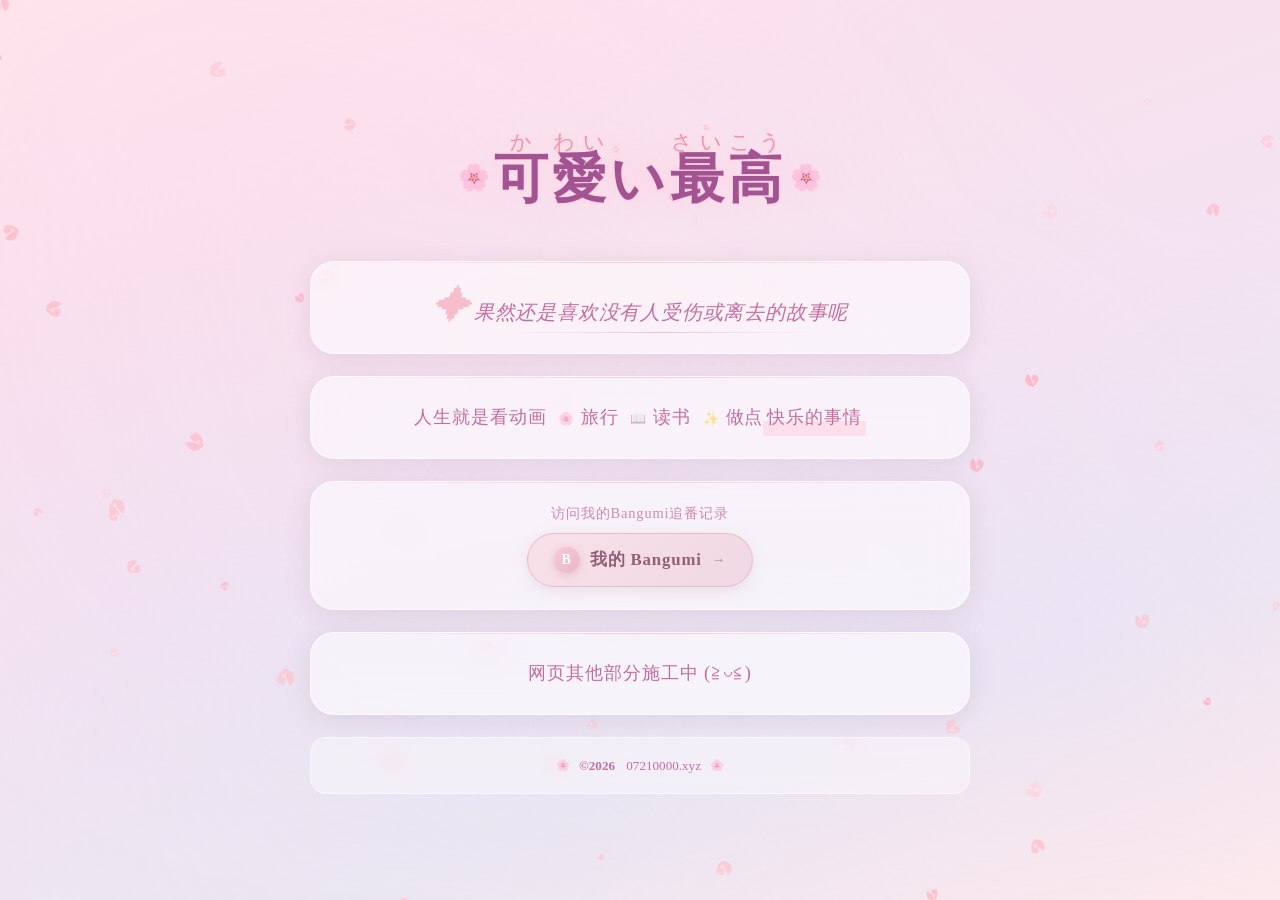
==== commit 3ff60bde: "Update index.html" ====
--- a/index.html
+++ b/index.html
@@ -15,10 +15,10 @@
             
             /* light mode */
             --bg-body: #fce4ec;
-            --text-heading: #4a3045;
-            --text-body: #3d2c3a;
-            --text-muted: #bc8eb0;
-            --text-footer: #8a7a84;
+            --text-heading: #a35392;
+            --text-body: #7b4972;
+            --text-muted: #c56d9f;
+            --text-footer: #c56d9f;
             
             /* component colors */
             --card-bg: rgba(255, 255, 255, 0.55);
@@ -26,7 +26,7 @@
             --card-hover-bg: rgba(255, 255, 255, 0.62);
             --card-hover-border: rgba(255, 200, 215, 0.7);
             --btn-bg: linear-gradient(135deg, #f8e1e8, #f0d8e4);
-            --btn-text: #5a3a48;
+            --btn-text: #925f75;
             --btn-border: rgba(210, 150, 170, 0.45);
             --btn-icon-bg: linear-gradient(135deg, #f8c8d6, #e8b8c8);
             
@@ -237,6 +237,7 @@
         .quote-text {
             font-size: clamp(1.05rem, 2.2vw, 1.25rem);
             line-height: 1.9;
+            color: var(--text-muted);
             letter-spacing: 0.04em;
             font-style: italic;
             position: relative;
@@ -376,7 +377,7 @@
             opacity: 0.6;
             animation: gentleBounce 3.5s ease-in-out infinite;
         }
-        #domain { font-weight: 900; }
+        #weight-font { font-weight: 900; }
 
         /* animations accessibility */
         @keyframes floatPetal {
@@ -475,7 +476,7 @@
 
         <footer class="footer-card">
             <span class="footer-decor" aria-hidden="true">🌸</span>
-            &copy;<span id="year"></span>&nbsp;<span id="domain">07210000.xyz</span>
+            <span id="weight-font">&copy;<span id="year"></span></span>&nbsp;<span id="domain">07210000.xyz</span>
             <span class="footer-decor" aria-hidden="true">🌸</span>
         </footer>
     </main>
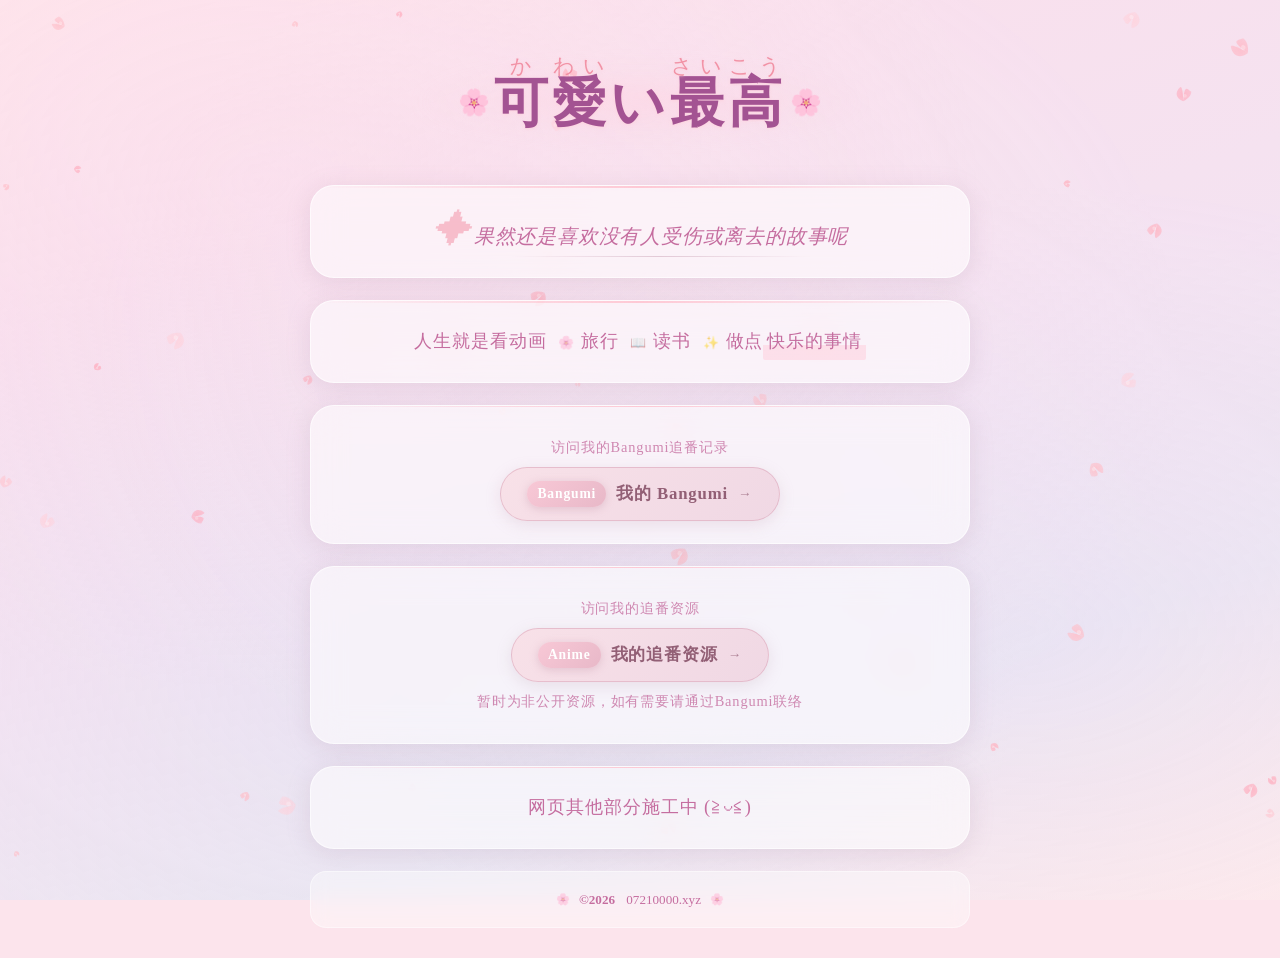
==== commit 589c1575: "Update index.html" ====
--- a/index.html
+++ b/index.html
@@ -293,6 +293,7 @@
             color: var(--text-muted);
             letter-spacing: 0.06em;
             margin-bottom: 10px;
+            margin-top: 10px;
             opacity: 0.8;
         }
 
@@ -329,15 +330,18 @@
         }
 
         .btn-icon {
-            width: 26px; height: 26px;
-            border-radius: 50%;
-            background: var(--btn-icon-bg);
+            width: auto;
+            min-width: 26px;
+            height: 26px;
+            border-radius: 9999px;
+            padding: 0 10px;
             display: flex;
             align-items: center;
             justify-content: center;
+            flex-shrink: 0;
+            background: var(--btn-icon-bg);
             font-size: 0.85rem;
             color: #fff;
-            flex-shrink: 0;
             box-shadow: 0 2px 8px rgba(200, 150, 170, 0.4);
             transition: all 0.35s;
         }
@@ -464,10 +468,24 @@
                target="_blank" 
                rel="noopener noreferrer"
                aria-label="访问我的Bangumi主页（在新标签页中打开）">
-                <span class="btn-icon" aria-hidden="true">B</span>
+                <span class="btn-icon" aria-hidden="true">Bangumi</span>
                 <span>我的 Bangumi</span>
                 <span class="btn-arrow" aria-hidden="true">→</span>
             </a>
+        </article>
+
+        <article class="card">
+            <p class="link-label">访问我的追番资源</p>
+            <a href="https://drive.07210000.xyz:7210" 
+               class="btn-primary" 
+               target="_blank" 
+               rel="noopener noreferrer"
+               aria-label="访问我的番剧资源（在新标签页中打开）">
+                <span class="btn-icon" aria-hidden="true">Anime</span>
+                <span>我的追番资源</span>
+                <span class="btn-arrow" aria-hidden="true">→</span>
+            </a>
+            <p class="link-label">暂时为非公开资源，如有需要请通过Bangumi联络</p>
         </article>
 
         <article class="card">
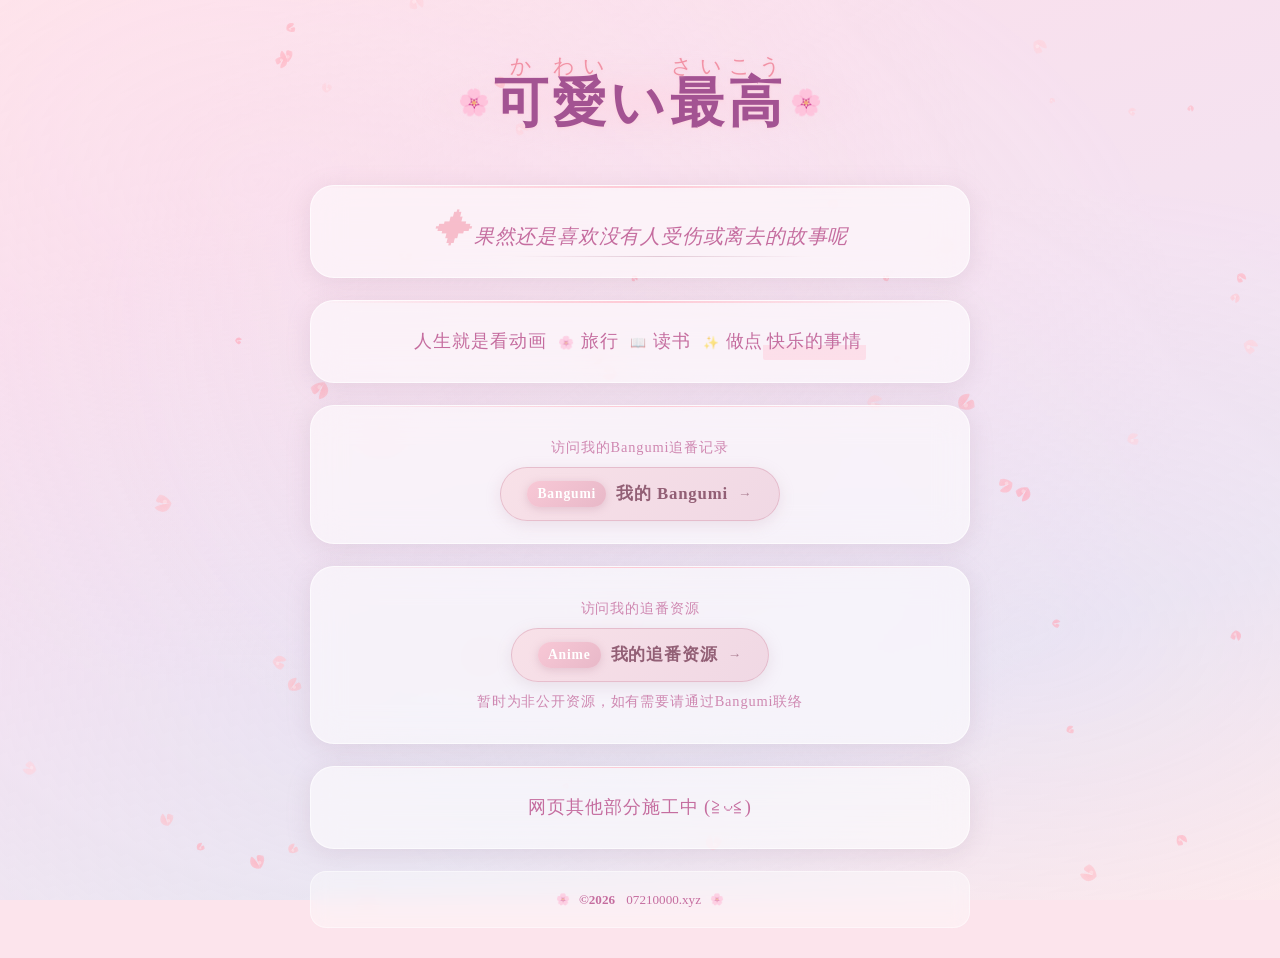
==== commit 511858a3: "add css and verification" ====
--- a/index.html
+++ b/index.html
@@ -1,439 +1,14 @@
 <!DOCTYPE html>
 <html lang="zh-CN">
+
 <head>
     <meta charset="UTF-8">
     <meta name="viewport" content="width=device-width, initial-scale=1.0">
     <title>anon的个人主页</title>
     <meta name="description" content="anon的个人主页 - 人生就是看动画、旅行、读书，做点快乐的事情">
-    <style>
-        :root {
-            /* basic color */
-            --color-primary: #ffb7c5;
-            --color-primary-deep: #f08a9e;
-            --color-secondary: #c9a0dc;
-            --color-accent: #f0d78c;
-            
-            /* light mode */
-            --bg-body: #fce4ec;
-            --text-heading: #a35392;
-            --text-body: #7b4972;
-            --text-muted: #c56d9f;
-            --text-footer: #c56d9f;
-            
-            /* component colors */
-            --card-bg: rgba(255, 255, 255, 0.55);
-            --card-border: rgba(255, 255, 255, 0.6);
-            --card-hover-bg: rgba(255, 255, 255, 0.62);
-            --card-hover-border: rgba(255, 200, 215, 0.7);
-            --btn-bg: linear-gradient(135deg, #f8e1e8, #f0d8e4);
-            --btn-text: #925f75;
-            --btn-border: rgba(210, 150, 170, 0.45);
-            --btn-icon-bg: linear-gradient(135deg, #f8c8d6, #e8b8c8);
-            
-            /* decorations effects */
-            --shadow-card: 0 4px 24px rgba(160, 120, 150, 0.18);
-            --shadow-card-hover: 0 10px 36px rgba(180, 130, 160, 0.28);
-            --glow-title: radial-gradient(ellipse, rgba(255, 210, 225, 0.5) 0%, transparent 70%);
-            --highlight-bg: linear-gradient(180deg, transparent 60%, rgba(255, 200, 215, 0.45) 60%);
-            
-            /* layout, sizing */
-            --radius-lg: 24px;
-            --radius-md: 16px;
-            --radius-pill: 50px;
-            --space-container: 22px;
-            --space-card-inner: 22px 28px;
-            
-            /* background compositing layer */
-            --bg-overlay: linear-gradient(160deg,
-                rgba(255, 228, 235, 0.5) 0%,
-                rgba(245, 220, 240, 0.45) 25%,
-                rgba(235, 225, 248, 0.45) 50%,
-                rgba(220, 235, 250, 0.4) 75%,
-                rgba(255, 240, 235, 0.45) 100%);
-            --bg-radials: 
-                radial-gradient(ellipse at 20% 20%, rgba(255, 220, 235, 0.35) 0%, transparent 50%),
-                radial-gradient(ellipse at 80% 70%, rgba(220, 210, 245, 0.3) 0%, transparent 50%),
-                radial-gradient(ellipse at 50% 40%, rgba(255, 245, 235, 0.25) 0%, transparent 60%),
-                radial-gradient(ellipse at 30% 75%, rgba(200, 220, 240, 0.3) 0%, transparent 50%);
-        }
-
-        /* dark mode overrides */
-        @media (prefers-color-scheme: dark) {
-            :root {
-                --bg-body: #2a1a24;
-                --text-heading: #f0dde5;
-                --text-body: #d8ccd4;
-                --text-muted: #d8ccd4;
-                --text-footer: #b0a0a8;
-                
-                --card-bg: rgba(30, 22, 28, 0.55);
-                --card-border: rgba(255, 255, 255, 0.1);
-                --card-hover-bg: rgba(35, 26, 32, 0.62);
-                --card-hover-border: rgba(220, 170, 190, 0.35);
-                --btn-bg: linear-gradient(135deg, #3a2530, #30202a);
-                --btn-text: #e8d4dc;
-                --btn-border: rgba(180, 140, 155, 0.35);
-                --btn-icon-bg: linear-gradient(135deg, #f0a8ba, #d890a5);
-                
-                --shadow-card: 0 4px 24px rgba(0, 0, 0, 0.2);
-                --shadow-card-hover: 0 10px 36px rgba(180, 130, 160, 0.28);
-                --glow-title: radial-gradient(ellipse, rgba(200, 150, 170, 0.25) 0%, transparent 70%);
-                --highlight-bg: linear-gradient(180deg, transparent 60%, rgba(200, 150, 170, 0.3) 60%);
-                
-                --bg-overlay: linear-gradient(160deg,
-                    rgba(40, 25, 35, 0.5) 0%,
-                    rgba(35, 25, 40, 0.45) 25%,
-                    rgba(30, 28, 42, 0.45) 50%,
-                    rgba(25, 30, 38, 0.4) 75%,
-                    rgba(35, 25, 32, 0.45) 100%);
-                --bg-radials: 
-                    radial-gradient(ellipse at 20% 20%, rgba(180, 130, 150, 0.25) 0%, transparent 50%),
-                    radial-gradient(ellipse at 80% 70%, rgba(140, 130, 170, 0.25) 0%, transparent 50%),
-                    radial-gradient(ellipse at 50% 40%, rgba(160, 140, 150, 0.2) 0%, transparent 60%),
-                    radial-gradient(ellipse at 30% 75%, rgba(130, 140, 160, 0.2) 0%, transparent 50%);
-            }
-        }
-
-        /* base styles */
-        *, *::before, *::after { margin: 0; padding: 0; box-sizing: border-box; }
-        
-        html { scroll-behavior: smooth; height: 100%; }
-        
-        body {
-            min-height: 100%;
-            font-family: 'Noto Serif SC', 'Source Han Serif CN', serif;
-            display: flex;
-            align-items: center;
-            justify-content: center;
-            position: relative;
-            overflow-x: hidden;
-            background: url('examples/background.jpg') center/cover no-repeat, var(--bg-body);
-            background-attachment: fixed;
-            padding: 20px;
-            color: var(--text-body);
-            -webkit-font-smoothing: antialiased;
-        }
-
-        /* background overlay */
-        body::before {
-            content: '';
-            position: fixed;
-            inset: 0;
-            pointer-events: none;
-            z-index: 0;
-            background: var(--bg-overlay), var(--bg-radials);
-            backdrop-filter: blur(1px);
-            -webkit-backdrop-filter: blur(1px);
-        }
-
-        /* canvas */
-        #sakura-canvas {
-            position: fixed;
-            inset: 0;
-            width: 100%;
-            height: 100%;
-            pointer-events: none;
-            z-index: 1;
-            opacity: 0.85;
-        }
-
-        /* layout */
-        .main-container {
-            position: relative;
-            z-index: 2;
-            width: 100%;
-            max-width: 680px;
-            display: flex;
-            flex-direction: column;
-            gap: var(--space-container);
-            padding: 10px;
-        }
-
-        /* card */
-        .card {
-            background: var(--card-bg);
-            border-radius: var(--radius-lg);
-            padding: var(--space-card-inner);
-            box-shadow: var(--shadow-card);
-            border: 1.5px solid var(--card-border);
-            backdrop-filter: blur(16px);
-            -webkit-backdrop-filter: blur(16px);
-            transition: all 0.4s cubic-bezier(0.25, 0.1, 0.25, 1);
-            position: relative;
-            overflow: hidden;
-            text-align: center;
-        }
-
-        .card::before {
-            content: '';
-            position: absolute;
-            top: 0; left: 0; right: 0;
-            height: 1.5px;
-            background: linear-gradient(90deg, transparent, var(--color-primary) 50%, transparent);
-            opacity: 0.7;
-        }
-
-        .card:hover {
-            box-shadow: var(--shadow-card-hover);
-            border-color: var(--card-hover-border);
-            transform: translateY(-3px);
-            background: var(--card-hover-bg);
-        }
-
-        /* hero area */
-        .hero-section { padding: 18px 10px 8px; position: relative; text-align: center; }
-        
-        .hero-decor {
-            display: inline-block;
-            position: relative;
-            padding: 8px 28px;
-        }
-
-        .hero-decor::before, .hero-decor::after {
-            content: '🌸';
-            position: absolute;
-            top: 50%;
-            transform: translateY(-50%);
-            font-size: 1.6rem;
-            animation: floatPetal 3s ease-in-out infinite;
-            opacity: 0.8;
-        }
-        .hero-decor::before { left: -8px; }
-        .hero-decor::after { right: -8px; animation-delay: 1.5s; }
-
-        .main-title {
-            font-size: clamp(2.4rem, 5.5vw, 3.4rem);
-            font-weight: 700;
-            letter-spacing: 0.08em;
-            color: var(--text-heading);
-            line-height: 1.6;
-            text-shadow: 0 1px 3px rgba(255, 200, 210, 0.5);
-            position: relative;
-            display: inline-block;
-        }
-
-        .title-glow {
-            position: absolute;
-            top: 50%; left: 50%;
-            transform: translate(-50%, -50%);
-            width: 130%; height: 70%;
-            background: var(--glow-title);
-            pointer-events: none;
-            z-index: -1;
-            border-radius: 50%;
-            filter: blur(10px);
-            animation: glowPulse 4s ease-in-out infinite;
-        }
-
-        .main-title rt {
-            font-size: 0.38em;
-            font-weight: 400;
-            color: var(--color-primary-deep);
-            opacity: 0.9;
-            transform: translateY(-0.15em);
-        }
-
-        /* quote text */
-        .quote-text {
-            font-size: clamp(1.05rem, 2.2vw, 1.25rem);
-            line-height: 1.9;
-            color: var(--text-muted);
-            letter-spacing: 0.04em;
-            font-style: italic;
-            position: relative;
-            display: inline-block;
-        }
-        .quote-text::after {
-            content: '';
-            position: absolute;
-            bottom: -2px; left: 10%;
-            width: 80%; height: 1px;
-            background: linear-gradient(90deg, transparent, rgba(200, 160, 180, 0.5), transparent);
-        }
-        .quote-icon {
-            display: inline-block;
-            font-size: 2.4rem;
-            font-style: italic;
-            color: var(--color-primary-deep);
-            opacity: 0.5;
-            animation: gentleBounce 2.5s ease-in-out infinite;
-        }
-
-        /* about */
-        .about-text {
-            font-size: clamp(1rem, 2vw, 1.15rem);
-            color: var(--text-muted);
-            line-height: 2;
-            letter-spacing: 0.05em;
-        }
-        .highlight {
-            display: inline-block;
-            background: var(--highlight-bg);
-            padding: 0 4px;
-            border-radius: 2px;
-            transition: background 0.3s;
-        }
-        .highlight:hover { background: linear-gradient(180deg, transparent 55%, rgba(255, 180, 200, 0.6) 55%); }
-        
-        .separator {
-            display: inline-block;
-            margin: 0 6px;
-            color: var(--color-primary-deep);
-            opacity: 0.6;
-            font-size: 0.7em;
-            animation: gentleBounce 3s ease-in-out infinite;
-        }
-        .separator:nth-child(2) { animation-delay: 0.5s; }
-        .separator:nth-child(4) { animation-delay: 1s; }
-        .separator:nth-child(6) { animation-delay: 1.5s; }
-
-        /* botton, link */
-        .link-label {
-            font-size: 0.9rem;
-            color: var(--text-muted);
-            letter-spacing: 0.06em;
-            margin-bottom: 10px;
-            margin-top: 10px;
-            opacity: 0.8;
-        }
-
-        .btn-primary {
-            display: inline-flex;
-            align-items: center;
-            gap: 10px;
-            padding: 13px 26px;
-            background: var(--btn-bg);
-            border-radius: var(--radius-pill);
-            text-decoration: none;
-            color: var(--btn-text);
-            font-weight: 600;
-            font-size: 1.05rem;
-            letter-spacing: 0.05em;
-            border: 1.5px solid var(--btn-border);
-            transition: all 0.35s cubic-bezier(0.25, 0.1, 0.25, 1);
-            box-shadow: 0 4px 16px rgba(180, 140, 160, 0.2);
-            position: relative;
-            overflow: hidden;
-            min-height: 48px;
-            cursor: pointer;
-        }
-
-        .btn-primary:hover {
-            transform: translateY(-2px) scale(1.03);
-            box-shadow: 0 8px 28px rgba(180, 130, 160, 0.35);
-            border-color: var(--card-hover-border);
-        }
-        .btn-primary:active { transform: scale(0.97); transition: all 0.15s; }
-        .btn-primary:focus-visible {
-            outline: 2px solid var(--color-primary-deep);
-            outline-offset: 3px;
-        }
-
-        .btn-icon {
-            width: auto;
-            min-width: 26px;
-            height: 26px;
-            border-radius: 9999px;
-            padding: 0 10px;
-            display: flex;
-            align-items: center;
-            justify-content: center;
-            flex-shrink: 0;
-            background: var(--btn-icon-bg);
-            font-size: 0.85rem;
-            color: #fff;
-            box-shadow: 0 2px 8px rgba(200, 150, 170, 0.4);
-            transition: all 0.35s;
-        }
-        .btn-primary:hover .btn-icon {
-            box-shadow: 0 3px 12px rgba(200, 130, 160, 0.55);
-        }
-        .btn-arrow {
-            transition: transform 0.35s;
-            font-size: 0.85rem;
-            opacity: 0.7;
-        }
-        .btn-primary:hover .btn-arrow { transform: translateX(3px); opacity: 1; }
-
-        /* footer */
-        .footer-card {
-            display: flex;
-            justify-content: center;
-            align-items: center;
-            flex-wrap: wrap;
-            gap: 4px;
-            padding: 16px 20px;
-            font-size: 0.82rem;
-            color: var(--text-footer);
-            background: rgba(255, 255, 255, 0.4);
-            border-radius: var(--radius-md);
-            border: 1px solid rgba(255, 255, 255, 0.45);
-            backdrop-filter: blur(10px);
-            line-height: 1.8;
-        }
-        @media (prefers-color-scheme: dark) {
-            .footer-card { background: rgba(25, 18, 22, 0.4); border-color: rgba(255,255,255,0.08); }
-        }
-        .footer-decor {
-            display: inline-block;
-            margin: 0 5px;
-            font-size: 0.7rem;
-            opacity: 0.6;
-            animation: gentleBounce 3.5s ease-in-out infinite;
-        }
-        #weight-font { font-weight: 900; }
-
-        /* animations accessibility */
-        @keyframes floatPetal {
-            0%, 100% { transform: translateY(-50%) translateY(0px) rotate(0deg); }
-            25% { transform: translateY(-50%) translateY(-8px) rotate(5deg); }
-            50% { transform: translateY(-50%) translateY(-3px) rotate(-3deg); }
-            75% { transform: translateY(-50%) translateY(-10px) rotate(2deg); }
-        }
-        @keyframes glowPulse {
-            0%, 100% { opacity: 0.7; transform: translate(-50%, -50%) scale(1); }
-            50% { opacity: 1; transform: translate(-50%, -50%) scale(1.12); }
-        }
-        @keyframes gentleBounce {
-            0%, 100% { transform: translateY(0); }
-            30% { transform: translateY(-7px); }
-            60% { transform: translateY(-2px); }
-        }
-
-        @media (prefers-reduced-motion: reduce) {
-            *, *::before, *::after {
-                animation-duration: 0.01ms !important;
-                animation-iteration-count: 1 !important;
-                transition-duration: 0.01ms !important;
-            }
-            .card:hover, .btn-primary:hover { transform: none; }
-        }
-
-        /* responsive breakpoints */
-        @media (max-width: 600px) {
-            .main-container { gap: 16px; padding: 5px; }
-            .card { padding: 16px 18px; border-radius: var(--radius-md); }
-            .hero-decor::before, .hero-decor::after { font-size: 1.2rem; }
-            .hero-decor::before { left: -2px; }
-            .hero-decor::after { right: -2px; }
-            .main-title { font-size: 2rem; }
-            .main-title rt { font-size: 0.35em; }
-            .btn-primary { padding: 10px 20px; font-size: 0.95rem; gap: 6px; }
-            .btn-icon { width: 22px; height: 22px; font-size: 0.7rem; }
-            .quote-text { font-size: 0.95rem; line-height: 1.75; }
-            .about-text { font-size: 0.9rem; line-height: 1.8; }
-            .footer-card { font-size: 0.72rem; padding: 12px 14px; }
-        }
-
-        @media (max-width: 380px) {
-            .main-title { font-size: 1.6rem; letter-spacing: 0.04em; }
-            .main-title rt { font-size: 0.32em; }
-            .card { padding: 12px 14px; border-radius: 14px; }
-            .hero-decor::before, .hero-decor::after { display: none; }
-            .btn-primary { padding: 8px 16px; font-size: 0.85rem; }
-        }
-    </style>
+    <link rel="stylesheet" href="style.css">
 </head>
+
 <body>
     <canvas id="sakura-canvas" aria-hidden="true"></canvas>
 
@@ -463,11 +38,8 @@
 
         <article class="card">
             <p class="link-label">访问我的Bangumi追番记录</p>
-            <a href="https://bangumi.tv/user/anontokyo" 
-               class="btn-primary" 
-               target="_blank" 
-               rel="noopener noreferrer"
-               aria-label="访问我的Bangumi主页（在新标签页中打开）">
+            <a href="https://bangumi.tv/user/anontokyo" class="btn-primary" rel="noopener noreferrer"
+                aria-label="访问我的Bangumi主页">
                 <span class="btn-icon" aria-hidden="true">Bangumi</span>
                 <span>我的 Bangumi</span>
                 <span class="btn-arrow" aria-hidden="true">→</span>
@@ -476,11 +48,8 @@
 
         <article class="card">
             <p class="link-label">访问我的追番资源</p>
-            <a href="https://drive.07210000.xyz:7210" 
-               class="btn-primary" 
-               target="_blank" 
-               rel="noopener noreferrer"
-               aria-label="访问我的番剧资源（在新标签页中打开）">
+            <a href="jkwuxw.html" class="btn-primary" target="_blank" rel="noopener noreferrer"
+                aria-label="访问我的番剧资源（在新标签页中打开）">
                 <span class="btn-icon" aria-hidden="true">Anime</span>
                 <span>我的追番资源</span>
                 <span class="btn-arrow" aria-hidden="true">→</span>
@@ -501,13 +70,13 @@
 
     <script>
         /*sakura canvas animation*/
-        (function() {
+        (function () {
             const yearEl = document.getElementById('year');
             if (yearEl) yearEl.textContent = new Date().getFullYear();
 
             const canvas = document.getElementById('sakura-canvas');
             if (!canvas) return;
-            
+
             const ctx = canvas.getContext('2d');
             let width, height;
             const petals = [];
@@ -631,4 +200,5 @@
         })();
     </script>
 </body>
-</html>
+
+</html>
--- a/style.css
+++ b/style.css
@@ -0,0 +1,591 @@
+:root {
+    /* basic color */
+    --color-primary: #ffb7c5;
+    --color-primary-deep: #f08a9e;
+    --color-secondary: #c9a0dc;
+    --color-accent: #f0d78c;
+
+    /* light mode */
+    --bg-body: #fce4ec;
+    --text-heading: #a35392;
+    --text-body: #7b4972;
+    --text-muted: #c56d9f;
+    --text-footer: #c56d9f;
+
+    /* component colors */
+    --card-bg: rgba(255, 255, 255, 0.55);
+    --card-border: rgba(255, 255, 255, 0.6);
+    --card-hover-bg: rgba(255, 255, 255, 0.62);
+    --card-hover-border: rgba(255, 200, 215, 0.7);
+    --btn-bg: linear-gradient(135deg, #f8e1e8, #f0d8e4);
+    --btn-text: #925f75;
+    --btn-border: rgba(210, 150, 170, 0.45);
+    --btn-icon-bg: linear-gradient(135deg, #f8c8d6, #e8b8c8);
+
+    /* decorations effects */
+    --shadow-card: 0 4px 24px rgba(160, 120, 150, 0.18);
+    --shadow-card-hover: 0 10px 36px rgba(180, 130, 160, 0.28);
+    --glow-title: radial-gradient(ellipse, rgba(255, 210, 225, 0.5) 0%, transparent 70%);
+    --highlight-bg: linear-gradient(180deg, transparent 60%, rgba(255, 200, 215, 0.45) 60%);
+
+    /* layout, sizing */
+    --radius-lg: 24px;
+    --radius-md: 16px;
+    --radius-pill: 50px;
+    --space-container: 22px;
+    --space-card-inner: 22px 28px;
+
+    /* background compositing layer */
+    --bg-overlay: linear-gradient(160deg,
+            rgba(255, 228, 235, 0.5) 0%,
+            rgba(245, 220, 240, 0.45) 25%,
+            rgba(235, 225, 248, 0.45) 50%,
+            rgba(220, 235, 250, 0.4) 75%,
+            rgba(255, 240, 235, 0.45) 100%);
+    --bg-radials:
+        radial-gradient(ellipse at 20% 20%, rgba(255, 220, 235, 0.35) 0%, transparent 50%),
+        radial-gradient(ellipse at 80% 70%, rgba(220, 210, 245, 0.3) 0%, transparent 50%),
+        radial-gradient(ellipse at 50% 40%, rgba(255, 245, 235, 0.25) 0%, transparent 60%),
+        radial-gradient(ellipse at 30% 75%, rgba(200, 220, 240, 0.3) 0%, transparent 50%);
+}
+
+/* dark mode overrides */
+@media (prefers-color-scheme: dark) {
+    :root {
+        --bg-body: #2a1a24;
+        --text-heading: #f0dde5;
+        --text-body: #d8ccd4;
+        --text-muted: #d8ccd4;
+        --text-footer: #b0a0a8;
+
+        --card-bg: rgba(30, 22, 28, 0.55);
+        --card-border: rgba(255, 255, 255, 0.1);
+        --card-hover-bg: rgba(35, 26, 32, 0.62);
+        --card-hover-border: rgba(220, 170, 190, 0.35);
+        --btn-bg: linear-gradient(135deg, #3a2530, #30202a);
+        --btn-text: #e8d4dc;
+        --btn-border: rgba(180, 140, 155, 0.35);
+        --btn-icon-bg: linear-gradient(135deg, #f0a8ba, #d890a5);
+
+        --shadow-card: 0 4px 24px rgba(0, 0, 0, 0.2);
+        --shadow-card-hover: 0 10px 36px rgba(180, 130, 160, 0.28);
+        --glow-title: radial-gradient(ellipse, rgba(200, 150, 170, 0.25) 0%, transparent 70%);
+        --highlight-bg: linear-gradient(180deg, transparent 60%, rgba(200, 150, 170, 0.3) 60%);
+
+        --bg-overlay: linear-gradient(160deg,
+                rgba(40, 25, 35, 0.5) 0%,
+                rgba(35, 25, 40, 0.45) 25%,
+                rgba(30, 28, 42, 0.45) 50%,
+                rgba(25, 30, 38, 0.4) 75%,
+                rgba(35, 25, 32, 0.45) 100%);
+        --bg-radials:
+            radial-gradient(ellipse at 20% 20%, rgba(180, 130, 150, 0.25) 0%, transparent 50%),
+            radial-gradient(ellipse at 80% 70%, rgba(140, 130, 170, 0.25) 0%, transparent 50%),
+            radial-gradient(ellipse at 50% 40%, rgba(160, 140, 150, 0.2) 0%, transparent 60%),
+            radial-gradient(ellipse at 30% 75%, rgba(130, 140, 160, 0.2) 0%, transparent 50%);
+    }
+}
+
+/* base styles */
+*,
+*::before,
+*::after {
+    margin: 0;
+    padding: 0;
+    box-sizing: border-box;
+}
+
+html {
+    scroll-behavior: smooth;
+    height: 100%;
+}
+
+body {
+    min-height: 100%;
+    font-family: 'Noto Serif SC', 'Source Han Serif CN', serif;
+    display: flex;
+    align-items: center;
+    justify-content: center;
+    position: relative;
+    overflow-x: hidden;
+    background: url('examples/background.jpg') center/cover no-repeat, var(--bg-body);
+    background-attachment: fixed;
+    padding: 20px;
+    color: var(--text-body);
+    -webkit-font-smoothing: antialiased;
+}
+
+/* background overlay */
+body::before {
+    content: '';
+    position: fixed;
+    inset: 0;
+    pointer-events: none;
+    z-index: 0;
+    background: var(--bg-overlay), var(--bg-radials);
+    backdrop-filter: blur(1px);
+    -webkit-backdrop-filter: blur(1px);
+}
+
+/* canvas */
+#sakura-canvas {
+    position: fixed;
+    inset: 0;
+    width: 100%;
+    height: 100%;
+    pointer-events: none;
+    z-index: 1;
+    opacity: 0.85;
+}
+
+/* layout */
+.main-container {
+    position: relative;
+    z-index: 2;
+    width: 100%;
+    max-width: 680px;
+    display: flex;
+    flex-direction: column;
+    gap: var(--space-container);
+    padding: 10px;
+}
+
+/* card */
+.card {
+    background: var(--card-bg);
+    border-radius: var(--radius-lg);
+    padding: var(--space-card-inner);
+    box-shadow: var(--shadow-card);
+    border: 1.5px solid var(--card-border);
+    backdrop-filter: blur(16px);
+    -webkit-backdrop-filter: blur(16px);
+    transition: all 0.4s cubic-bezier(0.25, 0.1, 0.25, 1);
+    position: relative;
+    overflow: hidden;
+    text-align: center;
+}
+
+.card::before {
+    content: '';
+    position: absolute;
+    top: 0;
+    left: 0;
+    right: 0;
+    height: 1.5px;
+    background: linear-gradient(90deg, transparent, var(--color-primary) 50%, transparent);
+    opacity: 0.7;
+}
+
+.card:hover {
+    box-shadow: var(--shadow-card-hover);
+    border-color: var(--card-hover-border);
+    transform: translateY(-3px);
+    background: var(--card-hover-bg);
+}
+
+/* hero area */
+.hero-section {
+    padding: 18px 10px 8px;
+    position: relative;
+    text-align: center;
+}
+
+.hero-decor {
+    display: inline-block;
+    position: relative;
+    padding: 8px 28px;
+}
+
+.hero-decor::before,
+.hero-decor::after {
+    content: '🌸';
+    position: absolute;
+    top: 50%;
+    transform: translateY(-50%);
+    font-size: 1.6rem;
+    animation: floatPetal 3s ease-in-out infinite;
+    opacity: 0.8;
+}
+
+.hero-decor::before {
+    left: -8px;
+}
+
+.hero-decor::after {
+    right: -8px;
+    animation-delay: 1.5s;
+}
+
+.main-title {
+    font-size: clamp(2.4rem, 5.5vw, 3.4rem);
+    font-weight: 700;
+    letter-spacing: 0.08em;
+    color: var(--text-heading);
+    line-height: 1.6;
+    text-shadow: 0 1px 3px rgba(255, 200, 210, 0.5);
+    position: relative;
+    display: inline-block;
+}
+
+.title-glow {
+    position: absolute;
+    top: 50%;
+    left: 50%;
+    transform: translate(-50%, -50%);
+    width: 130%;
+    height: 70%;
+    background: var(--glow-title);
+    pointer-events: none;
+    z-index: -1;
+    border-radius: 50%;
+    filter: blur(10px);
+    animation: glowPulse 4s ease-in-out infinite;
+}
+
+.main-title rt {
+    font-size: 0.38em;
+    font-weight: 400;
+    color: var(--color-primary-deep);
+    opacity: 0.9;
+    transform: translateY(-0.15em);
+}
+
+/* quote text */
+.quote-text {
+    font-size: clamp(1.05rem, 2.2vw, 1.25rem);
+    line-height: 1.9;
+    color: var(--text-muted);
+    letter-spacing: 0.04em;
+    font-style: italic;
+    position: relative;
+    display: inline-block;
+}
+
+.quote-text::after {
+    content: '';
+    position: absolute;
+    bottom: -2px;
+    left: 10%;
+    width: 80%;
+    height: 1px;
+    background: linear-gradient(90deg, transparent, rgba(200, 160, 180, 0.5), transparent);
+}
+
+.quote-icon {
+    display: inline-block;
+    font-size: 2.4rem;
+    font-style: italic;
+    color: var(--color-primary-deep);
+    opacity: 0.5;
+    animation: gentleBounce 2.5s ease-in-out infinite;
+}
+
+/* about */
+.about-text {
+    font-size: clamp(1rem, 2vw, 1.15rem);
+    color: var(--text-muted);
+    line-height: 2;
+    letter-spacing: 0.05em;
+}
+
+.highlight {
+    display: inline-block;
+    background: var(--highlight-bg);
+    padding: 0 4px;
+    border-radius: 2px;
+    transition: background 0.3s;
+}
+
+.highlight:hover {
+    background: linear-gradient(180deg, transparent 55%, rgba(255, 180, 200, 0.6) 55%);
+}
+
+.separator {
+    display: inline-block;
+    margin: 0 6px;
+    color: var(--color-primary-deep);
+    opacity: 0.6;
+    font-size: 0.7em;
+    animation: gentleBounce 3s ease-in-out infinite;
+}
+
+.separator:nth-child(2) {
+    animation-delay: 0.5s;
+}
+
+.separator:nth-child(4) {
+    animation-delay: 1s;
+}
+
+.separator:nth-child(6) {
+    animation-delay: 1.5s;
+}
+
+/* botton, link */
+.link-label {
+    font-size: 0.9rem;
+    color: var(--text-muted);
+    letter-spacing: 0.06em;
+    margin-bottom: 10px;
+    margin-top: 10px;
+    opacity: 0.8;
+}
+
+.btn-primary {
+    display: inline-flex;
+    align-items: center;
+    gap: 10px;
+    padding: 13px 26px;
+    background: var(--btn-bg);
+    border-radius: var(--radius-pill);
+    text-decoration: none;
+    color: var(--btn-text);
+    font-weight: 600;
+    font-size: 1.05rem;
+    letter-spacing: 0.05em;
+    border: 1.5px solid var(--btn-border);
+    transition: all 0.35s cubic-bezier(0.25, 0.1, 0.25, 1);
+    box-shadow: 0 4px 16px rgba(180, 140, 160, 0.2);
+    position: relative;
+    overflow: hidden;
+    min-height: 48px;
+    cursor: pointer;
+}
+
+.btn-primary:hover {
+    transform: translateY(-2px) scale(1.03);
+    box-shadow: 0 8px 28px rgba(180, 130, 160, 0.35);
+    border-color: var(--card-hover-border);
+}
+
+.btn-primary:active {
+    transform: scale(0.97);
+    transition: all 0.15s;
+}
+
+.btn-primary:focus-visible {
+    outline: 2px solid var(--color-primary-deep);
+    outline-offset: 3px;
+}
+
+.btn-icon {
+    width: auto;
+    min-width: 26px;
+    height: 26px;
+    border-radius: 9999px;
+    padding: 0 10px;
+    display: flex;
+    align-items: center;
+    justify-content: center;
+    flex-shrink: 0;
+    background: var(--btn-icon-bg);
+    font-size: 0.85rem;
+    color: #fff;
+    box-shadow: 0 2px 8px rgba(200, 150, 170, 0.4);
+    transition: all 0.35s;
+}
+
+.btn-primary:hover .btn-icon {
+    box-shadow: 0 3px 12px rgba(200, 130, 160, 0.55);
+}
+
+.btn-arrow {
+    transition: transform 0.35s;
+    font-size: 0.85rem;
+    opacity: 0.7;
+}
+
+.btn-primary:hover .btn-arrow {
+    transform: translateX(3px);
+    opacity: 1;
+}
+
+/* footer */
+.footer-card {
+    display: flex;
+    justify-content: center;
+    align-items: center;
+    flex-wrap: wrap;
+    gap: 4px;
+    padding: 16px 20px;
+    font-size: 0.82rem;
+    color: var(--text-footer);
+    background: rgba(255, 255, 255, 0.4);
+    border-radius: var(--radius-md);
+    border: 1px solid rgba(255, 255, 255, 0.45);
+    backdrop-filter: blur(10px);
+    line-height: 1.8;
+}
+
+@media (prefers-color-scheme: dark) {
+    .footer-card {
+        background: rgba(25, 18, 22, 0.4);
+        border-color: rgba(255, 255, 255, 0.08);
+    }
+}
+
+.footer-decor {
+    display: inline-block;
+    margin: 0 5px;
+    font-size: 0.7rem;
+    opacity: 0.6;
+    animation: gentleBounce 3.5s ease-in-out infinite;
+}
+
+#weight-font {
+    font-weight: 900;
+}
+
+/* animations accessibility */
+@keyframes floatPetal {
+
+    0%,
+    100% {
+        transform: translateY(-50%) translateY(0px) rotate(0deg);
+    }
+
+    25% {
+        transform: translateY(-50%) translateY(-8px) rotate(5deg);
+    }
+
+    50% {
+        transform: translateY(-50%) translateY(-3px) rotate(-3deg);
+    }
+
+    75% {
+        transform: translateY(-50%) translateY(-10px) rotate(2deg);
+    }
+}
+
+@keyframes glowPulse {
+
+    0%,
+    100% {
+        opacity: 0.7;
+        transform: translate(-50%, -50%) scale(1);
+    }
+
+    50% {
+        opacity: 1;
+        transform: translate(-50%, -50%) scale(1.12);
+    }
+}
+
+@keyframes gentleBounce {
+
+    0%,
+    100% {
+        transform: translateY(0);
+    }
+
+    30% {
+        transform: translateY(-7px);
+    }
+
+    60% {
+        transform: translateY(-2px);
+    }
+}
+
+@media (prefers-reduced-motion: reduce) {
+
+    *,
+    *::before,
+    *::after {
+        animation-duration: 0.01ms !important;
+        animation-iteration-count: 1 !important;
+        transition-duration: 0.01ms !important;
+    }
+
+    .card:hover,
+    .btn-primary:hover {
+        transform: none;
+    }
+}
+
+/* responsive breakpoints */
+@media (max-width: 600px) {
+    .main-container {
+        gap: 16px;
+        padding: 5px;
+    }
+
+    .card {
+        padding: 16px 18px;
+        border-radius: var(--radius-md);
+    }
+
+    .hero-decor::before,
+    .hero-decor::after {
+        font-size: 1.2rem;
+    }
+
+    .hero-decor::before {
+        left: -2px;
+    }
+
+    .hero-decor::after {
+        right: -2px;
+    }
+
+    .main-title {
+        font-size: 2rem;
+    }
+
+    .main-title rt {
+        font-size: 0.35em;
+    }
+
+    .btn-primary {
+        padding: 10px 20px;
+        font-size: 0.95rem;
+        gap: 6px;
+    }
+
+    .btn-icon {
+        width: 22px;
+        height: 22px;
+        font-size: 0.7rem;
+    }
+
+    .quote-text {
+        font-size: 0.95rem;
+        line-height: 1.75;
+    }
+
+    .about-text {
+        font-size: 0.9rem;
+        line-height: 1.8;
+    }
+
+    .footer-card {
+        font-size: 0.72rem;
+        padding: 12px 14px;
+    }
+}
+
+@media (max-width: 380px) {
+    .main-title {
+        font-size: 1.6rem;
+        letter-spacing: 0.04em;
+    }
+
+    .main-title rt {
+        font-size: 0.32em;
+    }
+
+    .card {
+        padding: 12px 14px;
+        border-radius: 14px;
+    }
+
+    .hero-decor::before,
+    .hero-decor::after {
+        display: none;
+    }
+
+    .btn-primary {
+        padding: 8px 16px;
+        font-size: 0.85rem;
+    }
+}
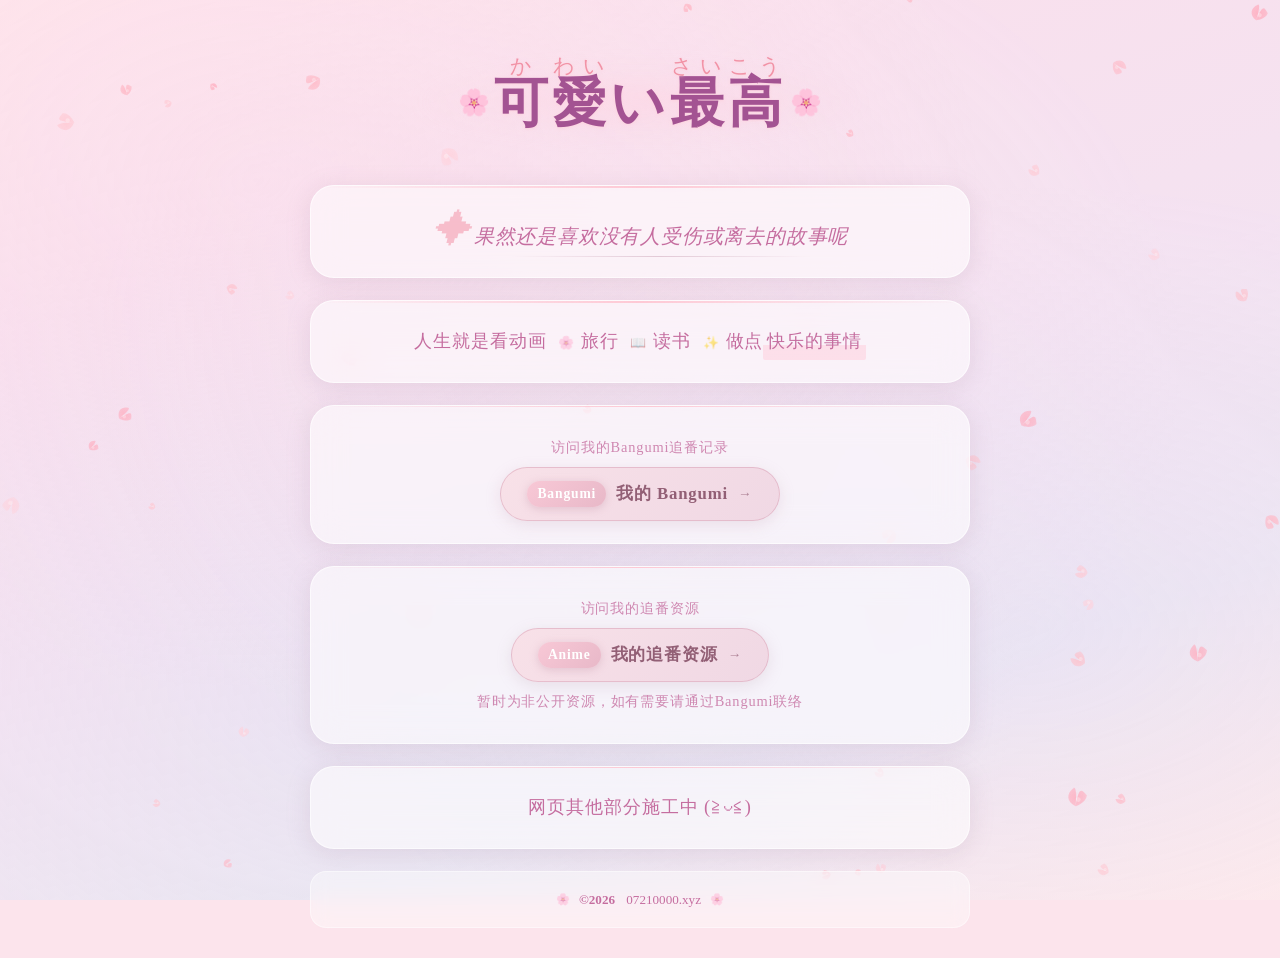
==== commit ed1caae4: "update open in new tab" ====
--- a/index.html
+++ b/index.html
@@ -38,8 +38,8 @@
 
         <article class="card">
             <p class="link-label">访问我的Bangumi追番记录</p>
-            <a href="https://bangumi.tv/user/anontokyo" class="btn-primary" rel="noopener noreferrer"
-                aria-label="访问我的Bangumi主页">
+            <a href="https://bangumi.tv/user/anontokyo" class="btn-primary" target="_blank" rel="noopener noreferrer"
+                aria-label="访问我的Bangumi主页（在新标签页中打开）">
                 <span class="btn-icon" aria-hidden="true">Bangumi</span>
                 <span>我的 Bangumi</span>
                 <span class="btn-arrow" aria-hidden="true">→</span>
@@ -48,8 +48,8 @@
 
         <article class="card">
             <p class="link-label">访问我的追番资源</p>
-            <a href="jkwuxw.html" class="btn-primary" target="_blank" rel="noopener noreferrer"
-                aria-label="访问我的番剧资源（在新标签页中打开）">
+            <a href="jkwuxw.html" class="btn-primary" rel="noopener noreferrer"
+                aria-label="访问我的番剧资源">
                 <span class="btn-icon" aria-hidden="true">Anime</span>
                 <span>我的追番资源</span>
                 <span class="btn-arrow" aria-hidden="true">→</span>
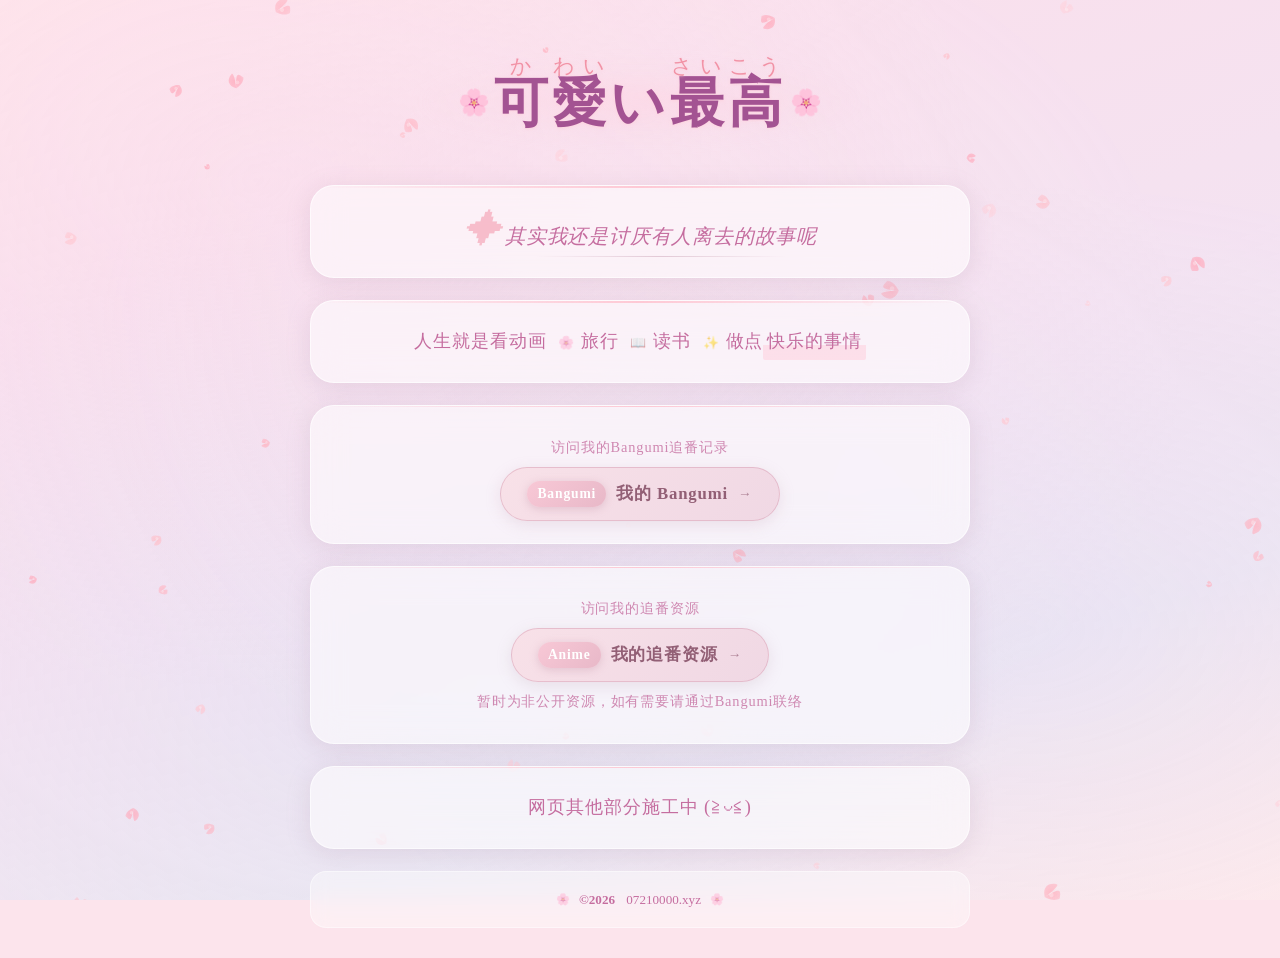
==== commit 758343f3: "update text" ====
--- a/index.html
+++ b/index.html
@@ -24,7 +24,7 @@
 
         <article class="card">
             <span class="quote-icon" aria-hidden="true">✦</span>
-            <p class="quote-text">果然还是喜欢没有人受伤或离去的故事呢</p>
+            <p class="quote-text">其实我还是讨厌有人离去的故事呢</p>
         </article>
 
         <article class="card">
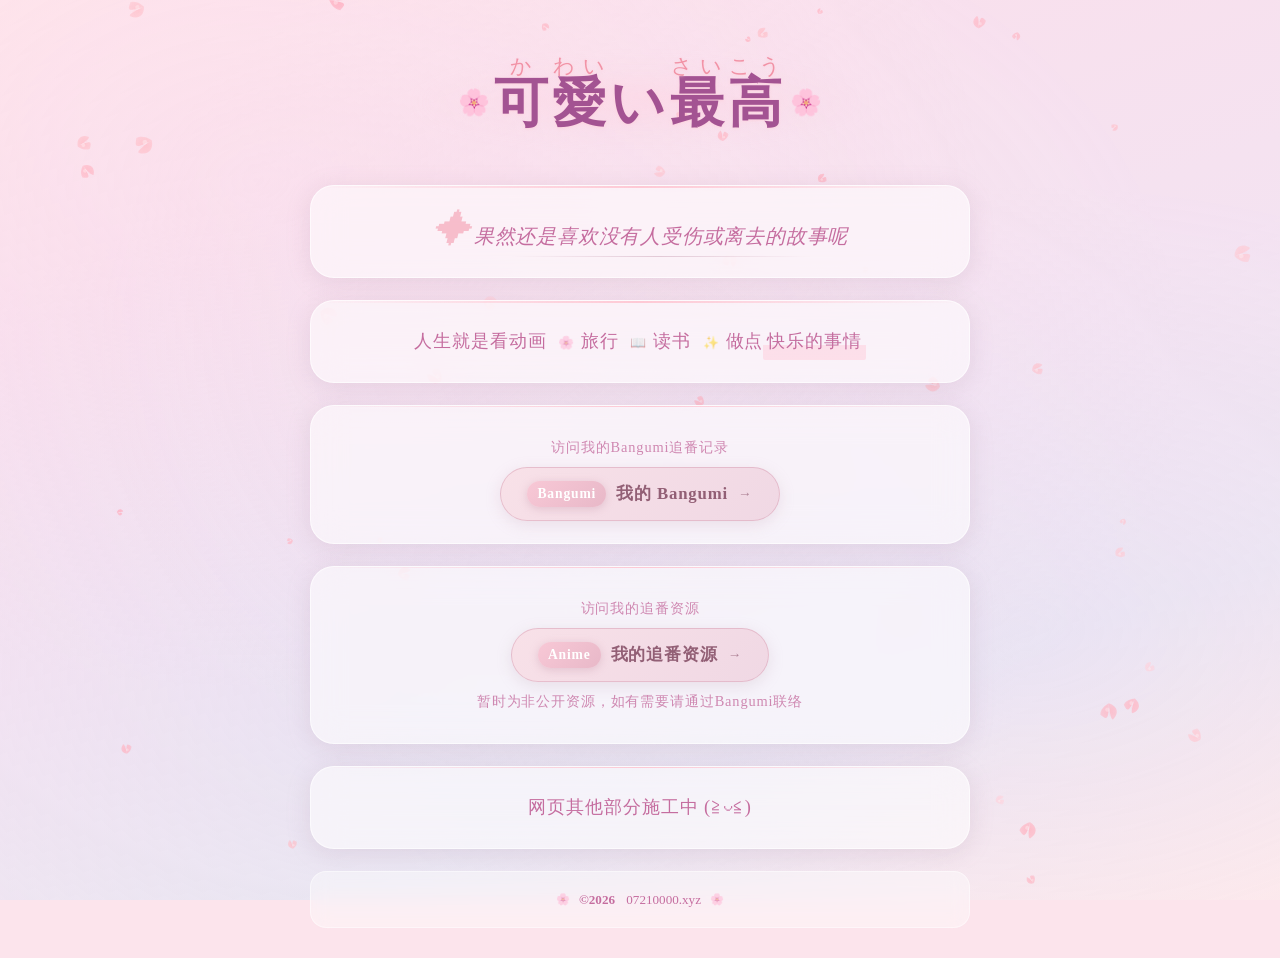
==== commit 7eb5f6ac: "Revert "update text" This reverts commit 758343f323695cadb6b45d94e7e05d8f99f4481b." ====
--- a/index.html
+++ b/index.html
@@ -24,7 +24,7 @@
 
         <article class="card">
             <span class="quote-icon" aria-hidden="true">✦</span>
-            <p class="quote-text">其实我还是讨厌有人离去的故事呢</p>
+            <p class="quote-text">果然还是喜欢没有人受伤或离去的故事呢</p>
         </article>
 
         <article class="card">
